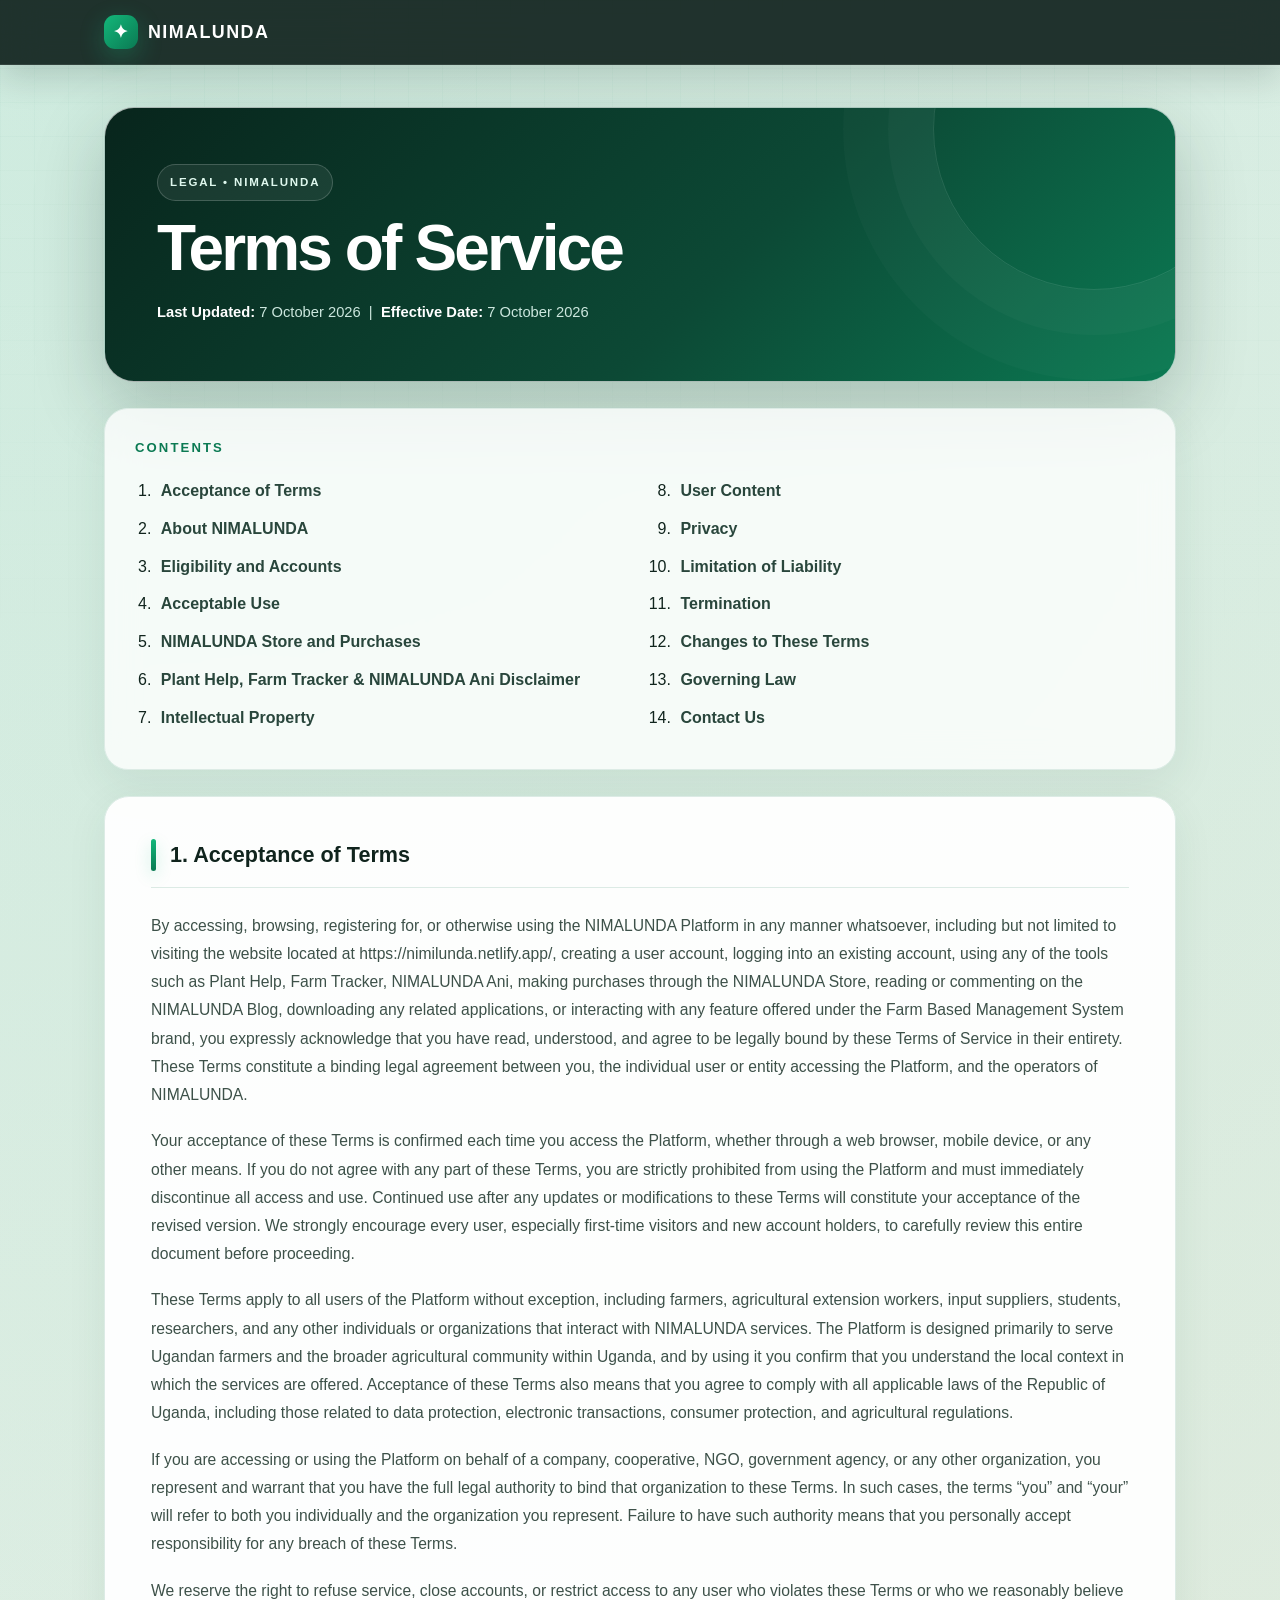
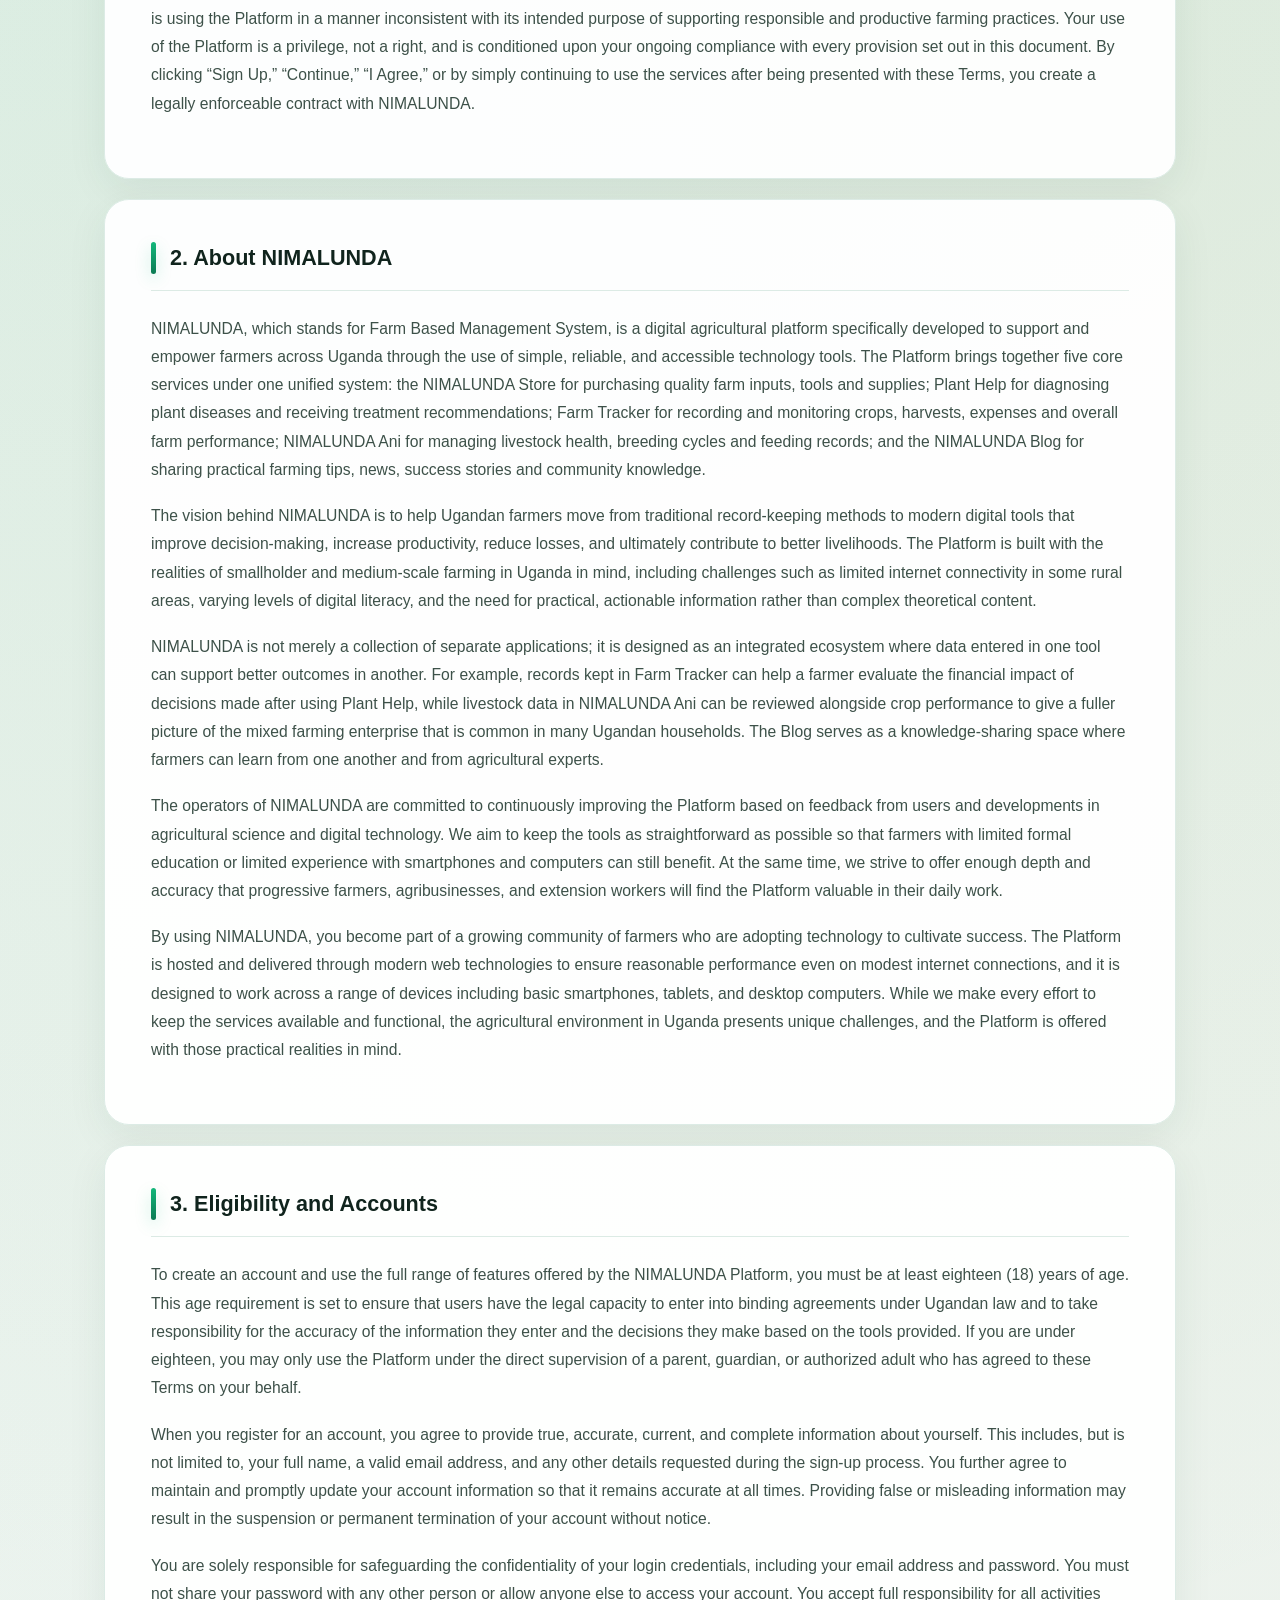
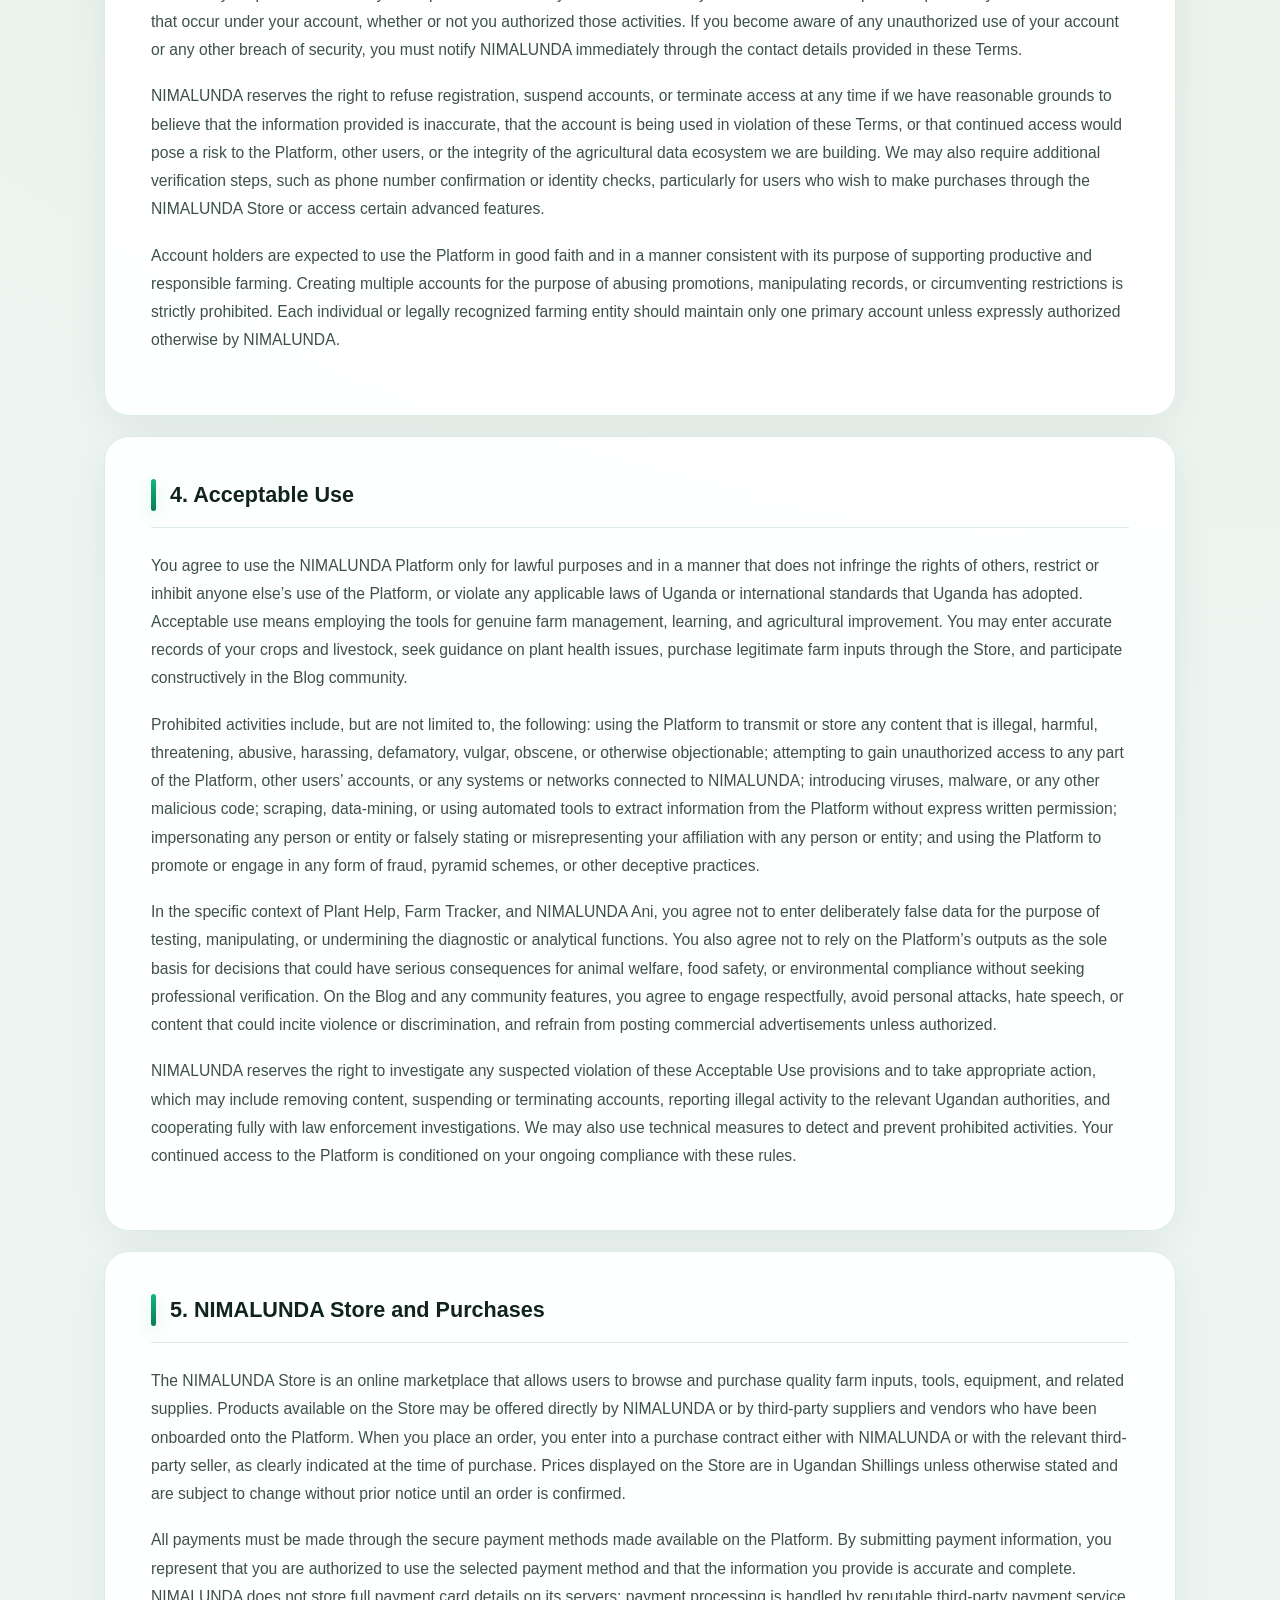
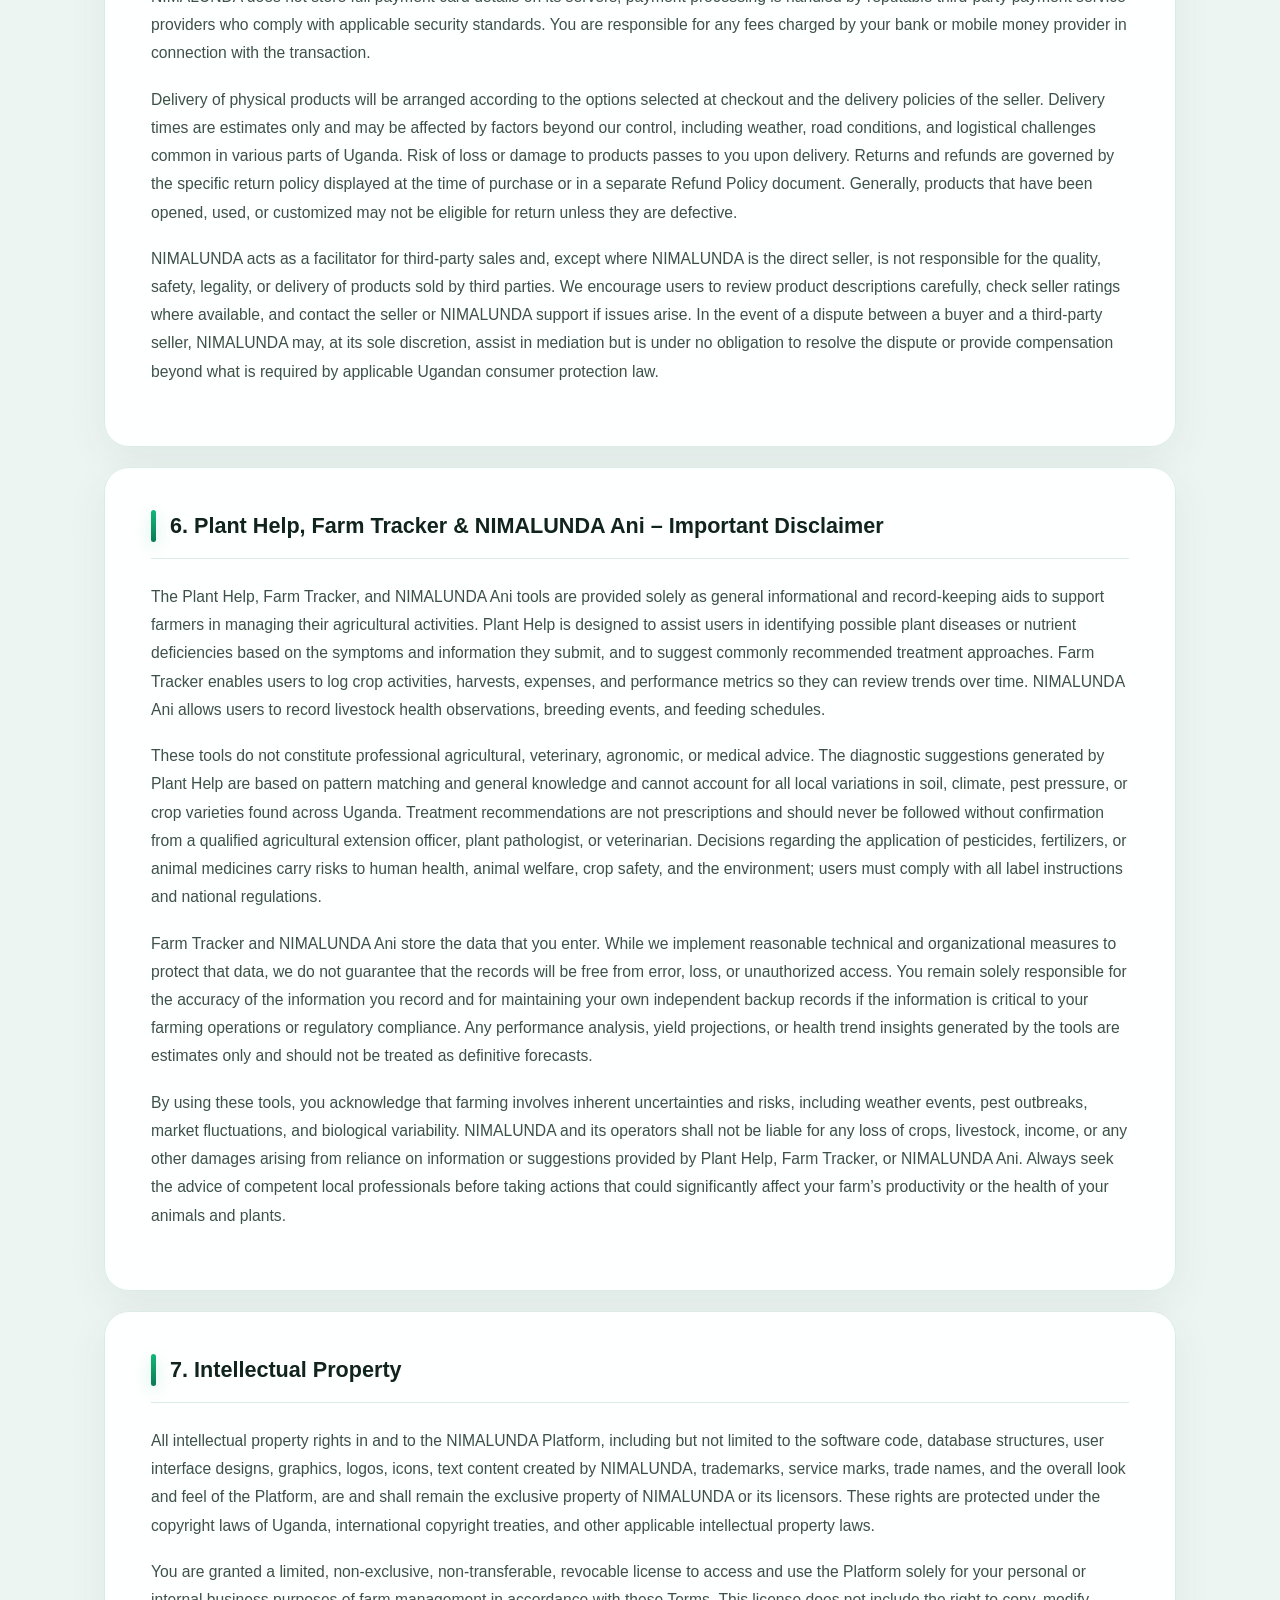
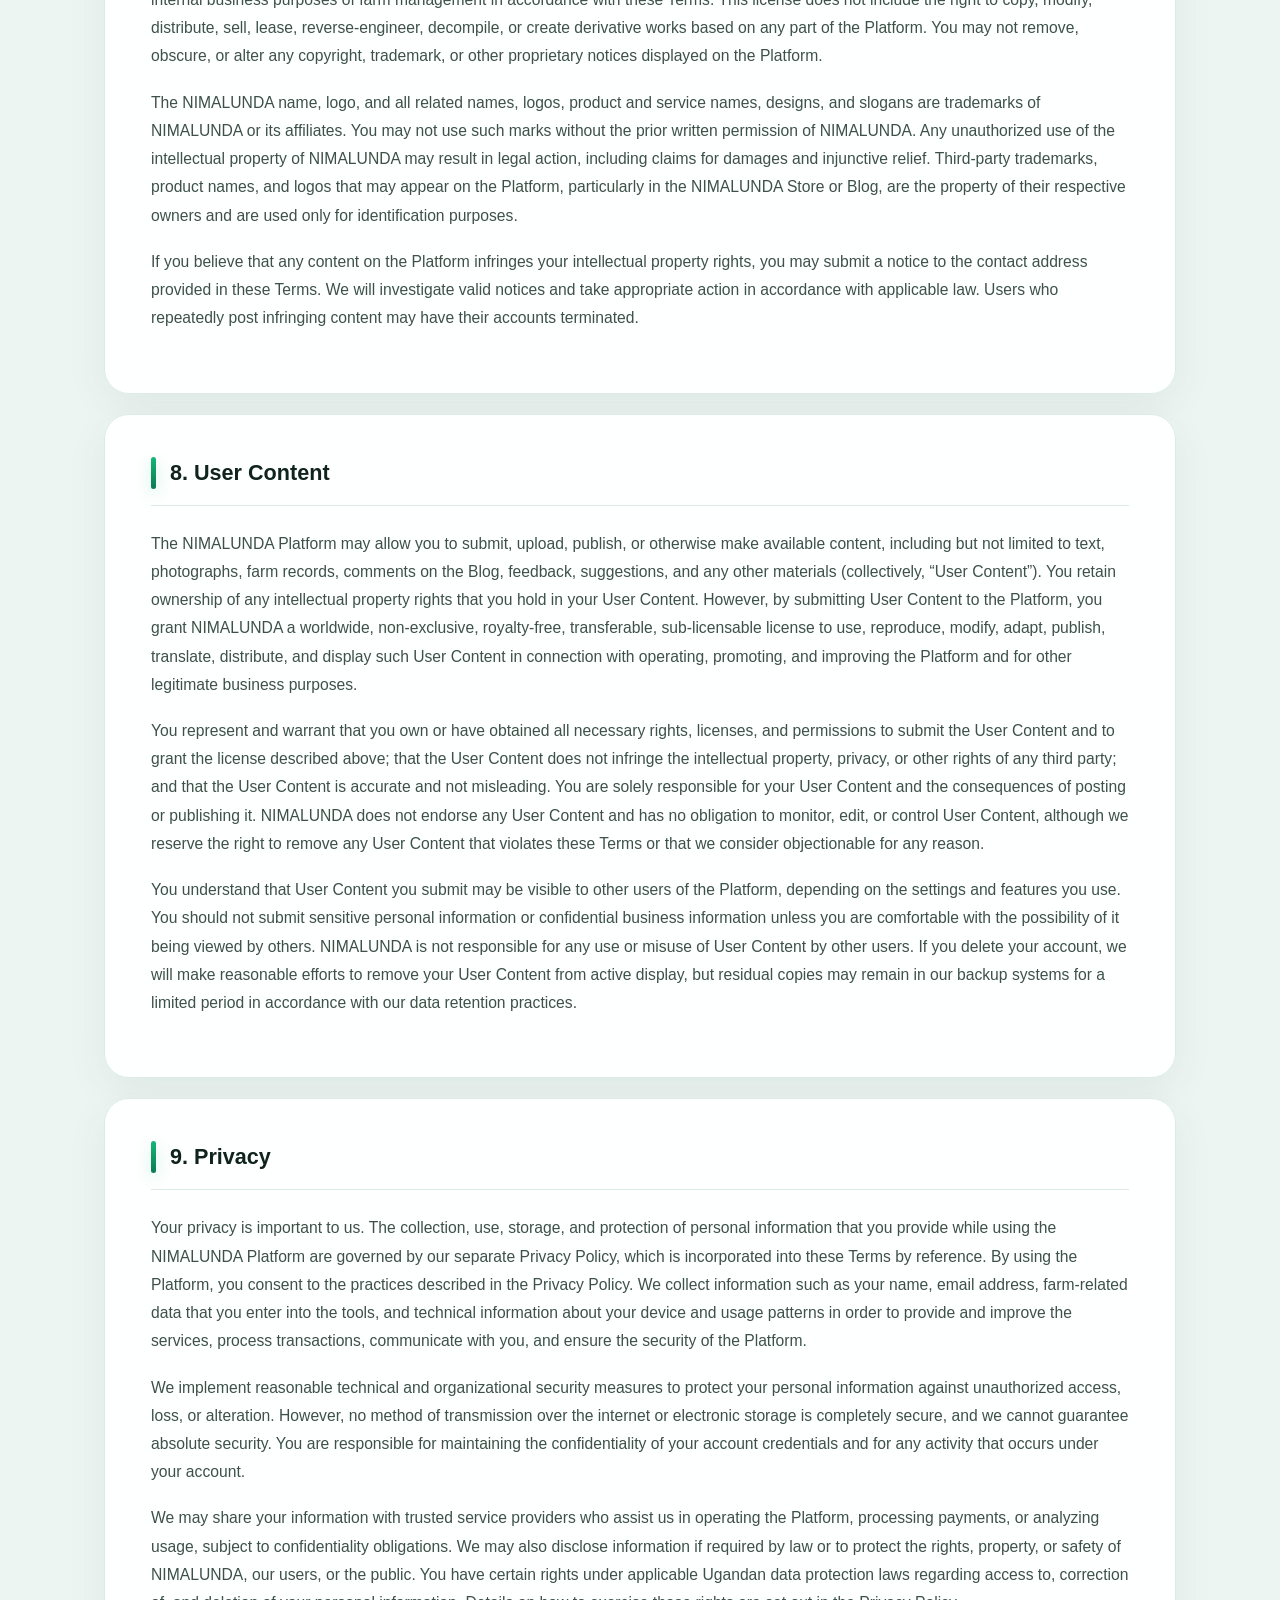
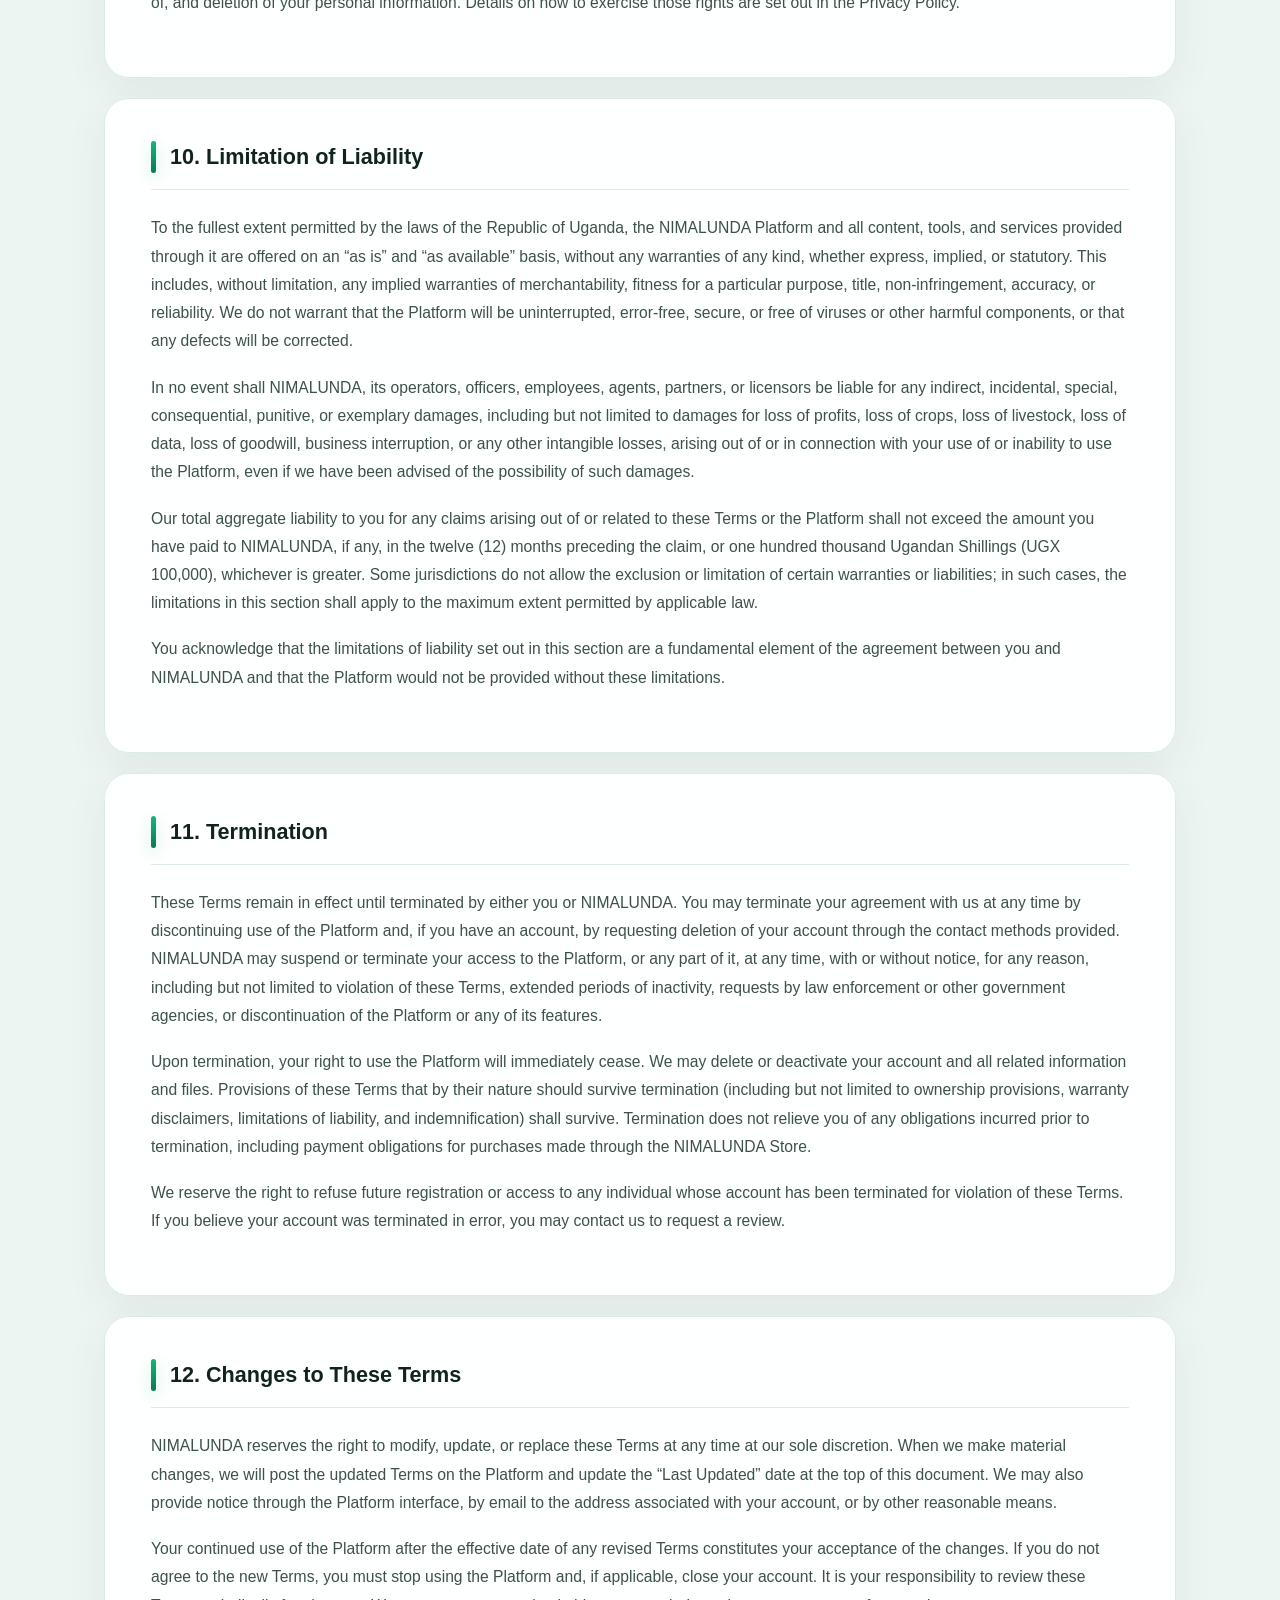
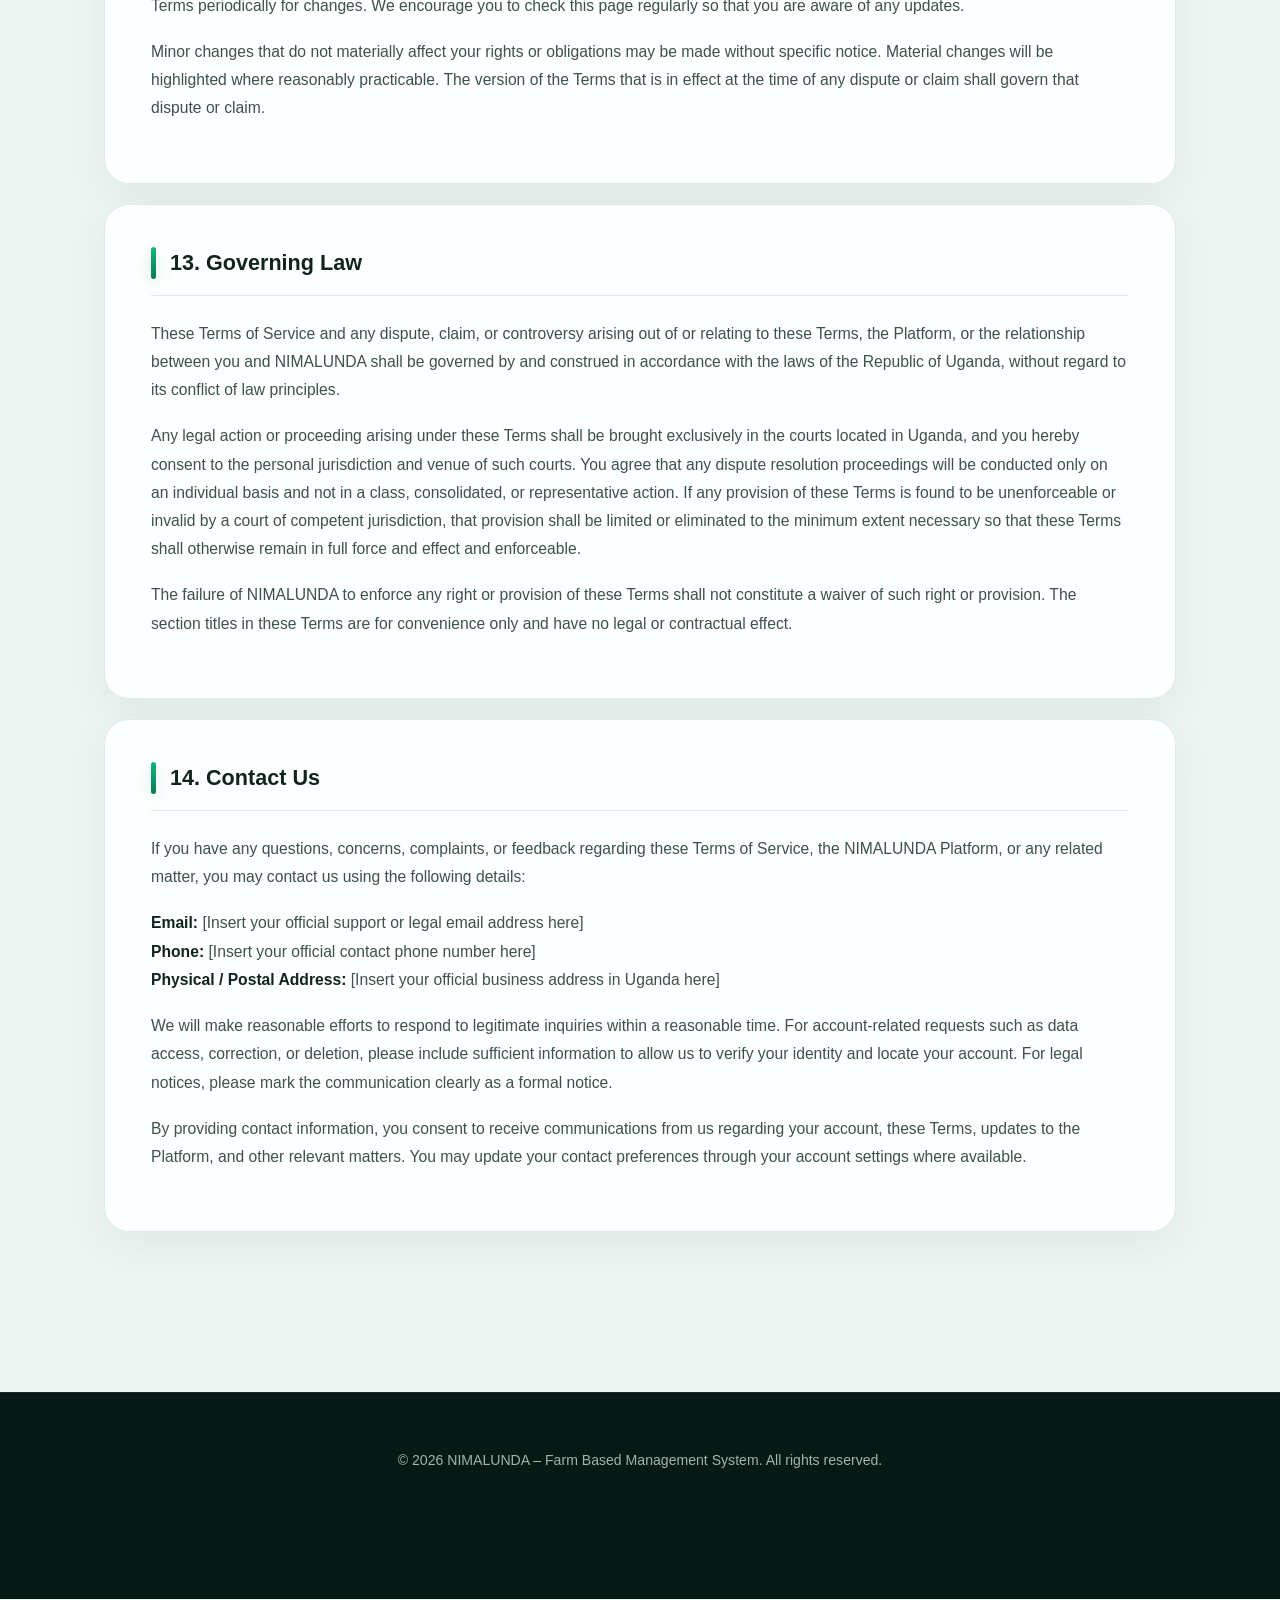
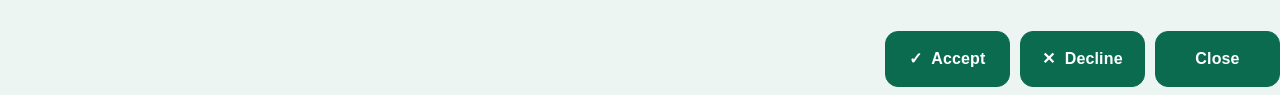
==== public/terms.html @ e28217cf "Changes Co-authored-by: INNOBSK1 <211958949+INNOBSK1@users.noreply.github.com>" ====
<!DOCTYPE html>
<html lang="en">
<head>
  <meta charset="UTF-8" />
  <meta name="viewport" content="width=device-width, initial-scale=1.0" />
  <title>Terms of Service – NIMALUNDA</title>
  <style>
    :root{--green:#0b7a53;--green2:#13b77a;--mint:#dff8ee;--ink:#10241d;--muted:#71827b;--line:#dcebe5;--paper:#fff;--bg:#edf5f2;--dark:#071914;--gold:#d8b36a;}
    *{margin:0;padding:0;box-sizing:border-box}
    html{scroll-behavior:smooth}
    body{font-family:Inter,-apple-system,BlinkMacSystemFont,"Segoe UI",Roboto,Arial,sans-serif;line-height:1.8;color:var(--ink);background:radial-gradient(circle at 10% 0%,rgba(19,183,122,.14),transparent 30%),radial-gradient(circle at 90% 15%,rgba(216,179,106,.10),transparent 25%),var(--bg);}
    body:before{content:"";position:fixed;inset:0;pointer-events:none;background-image:linear-gradient(rgba(11,122,83,.025) 1px,transparent 1px),linear-gradient(90deg,rgba(11,122,83,.025) 1px,transparent 1px);background-size:34px 34px;mask-image:linear-gradient(to bottom,black,transparent 75%);}
    header{position:sticky;top:0;z-index:100;background:rgba(7,25,20,.88);backdrop-filter:blur(18px);-webkit-backdrop-filter:blur(18px);border-bottom:1px solid rgba(255,255,255,.09);box-shadow:0 12px 35px rgba(4,22,16,.16)}
    .header-container{max-width:1120px;margin:auto;padding:15px 24px;display:flex;justify-content:space-between;align-items:center}
    .logo{display:flex;align-items:center;gap:10px;color:#fff;text-decoration:none;font-weight:850;font-size:1.12rem;letter-spacing:.08em}.logo:before{content:"✦";display:grid;place-items:center;width:34px;height:34px;border-radius:11px;background:linear-gradient(135deg,var(--green2),var(--green));box-shadow:0 8px 24px rgba(19,183,122,.3);color:white}
    .back-link{display:inline-flex;align-items:center;gap:8px;padding:9px 15px;border:1px solid rgba(255,255,255,.14);border-radius:999px;color:#dff8ee;text-decoration:none;font-size:.88rem;font-weight:700;transition:.25s}.back-link:hover{background:rgba(255,255,255,.08);transform:translateY(-1px)}
    main{max-width:1120px;margin:auto;padding:42px 24px 140px;position:relative}
    .page-header{position:relative;overflow:hidden;padding:56px 52px;margin-bottom:26px;border:1px solid rgba(255,255,255,.65);border-radius:30px;background:linear-gradient(135deg,#08251c 0%,#0c4935 58%,#0b7a53 100%);box-shadow:0 25px 70px rgba(7,38,28,.22);color:white}.page-header:after{content:"";position:absolute;width:320px;height:320px;border:1px solid rgba(255,255,255,.11);border-radius:50%;right:-80px;top:-140px;box-shadow:0 0 0 45px rgba(255,255,255,.025),0 0 0 90px rgba(255,255,255,.02)}
    .page-header:before{content:"LEGAL • NIMALUNDA";display:inline-block;margin-bottom:15px;padding:7px 12px;border:1px solid rgba(255,255,255,.18);border-radius:999px;background:rgba(255,255,255,.07);font-size:.72rem;font-weight:800;letter-spacing:.16em;color:#dff8ee}
    .page-header h1{font-size:clamp(2.3rem,5vw,4.1rem);line-height:1.02;letter-spacing:-.045em;margin-bottom:18px;position:relative;z-index:1}.meta{color:#cce7de;font-size:.92rem;position:relative;z-index:1}.meta strong{color:#fff}
    .toc{padding:27px 30px;margin-bottom:26px;border:1px solid var(--line);border-radius:24px;background:rgba(255,255,255,.78);backdrop-filter:blur(16px);box-shadow:0 14px 45px rgba(21,66,51,.08)}.toc h2{font-size:.82rem;text-transform:uppercase;letter-spacing:.16em;color:var(--green);margin-bottom:17px}.toc ol{padding-left:1.3rem;columns:2;column-gap:50px}.toc li{margin:0 0 9px;break-inside:avoid;padding-left:5px}.toc a{color:#29463c;text-decoration:none;font-weight:600;transition:.2s}.toc a:hover{color:var(--green2);padding-left:3px}
    section{position:relative;background:rgba(255,255,255,.94);border:1px solid var(--line);border-radius:25px;padding:42px 46px;margin-bottom:20px;scroll-margin-top:90px;box-shadow:0 12px 42px rgba(23,67,52,.07);transition:transform .25s,box-shadow .25s,border-color .25s}section:hover{transform:translateY(-2px);box-shadow:0 20px 55px rgba(23,67,52,.11);border-color:#c8e2d8}
    section h2{display:flex;align-items:center;gap:14px;font-size:1.35rem;line-height:1.3;font-weight:850;color:var(--ink);margin-bottom:24px;padding-bottom:16px;border-bottom:1px solid var(--line)}section h2:before{content:"";width:5px;height:32px;border-radius:99px;background:linear-gradient(var(--green2),var(--green));box-shadow:0 5px 15px rgba(19,183,122,.25);flex:none}section p{margin-bottom:18px;color:#3d5149;font-size:.98rem}section ul,section ol{margin:14px 0 22px 1.4rem}section li{margin-bottom:8px;color:#3d5149}strong{color:var(--ink)}
    footer{text-align:center;padding:55px 24px 125px;color:#9fb5ad;font-size:.88rem;background:var(--dark);border-top:1px solid rgba(255,255,255,.07)}
    .terms-actions{
  display:flex;
  justify-content:flex-end;
  align-items:center;
  gap:10px;
  margin:32px 0 8px;
  padding:0;
  border:0;
  background:transparent;
  box-shadow:none;
  backdrop-filter:none;
  -webkit-backdrop-filter:none;
}
    .terms-actions button{appearance:none;border:0;min-width:125px;padding:13px 20px;border-radius:13px;font:inherit;font-weight:800;letter-spacing:.01em;cursor:pointer;transition:transform .2s,box-shadow .2s,background .2s}.terms-actions button:hover{
  background:#095b43;
  border-color:#095b43!important;
  transform:translateY(-1px);
  box-shadow:0 5px 14px rgba(11,107,79,.18);
}.accept-btn{
  color:#ffffff;
  background:#0b6b4f;
  border:1px solid #0b6b4f!important;
  box-shadow:none;
  align-self:center;
}.accept-btn:hover{box-shadow:0 12px 28px rgba(19,183,122,.38)}.decline-btn{
  color:#ffffff;
  background:#0b6b4f;
  border:1px solid #0b6b4f!important;
}.decline-btn:hover{background:rgba(184,52,52,.25)}.close-btn{
  color:#ffffff;
  background:#0b6b4f;
  border:1px solid #0b6b4f!important;
}.close-btn:hover{background:rgba(255,255,255,.13)}
    @media(max-width:700px){.header-container{padding:12px 16px}.back-link{font-size:.8rem;padding:8px 11px}main{padding:25px 14px 130px}.page-header{padding:38px 27px;border-radius:23px}.toc{padding:22px;border-radius:20px}.toc ol{columns:1}section{padding:30px 23px;border-radius:20px}section h2{font-size:1.2rem}.terms-actions{width:calc(100% - 24px);bottom:12px;justify-content:stretch}.terms-actions button{min-width:0;flex:1;padding:12px 8px;font-size:.82rem}.page-header h1{font-size:2.45rem}}
    @media(prefers-reduced-motion:reduce){html{scroll-behavior:auto}*,*:before,*:after{transition:none!important}}
  </style>
</head>
<body>

  <header>
    <div class="header-container">
      <a class="logo">NIMALUNDA</a>
    </div>
  </header>

  <main>
    <div class="page-header">
      <h1>Terms of Service</h1>
      <p class="meta">
        <strong>Last Updated:</strong> 7 October 2026 &nbsp;|&nbsp; 
        <strong>Effective Date:</strong> 7 October 2026
      </p>
    </div>

    <!-- Table of Contents -->
    <div class="toc">
      <h2>Contents</h2>
      <ol>
        <li><a href="#acceptance">Acceptance of Terms</a></li>
        <li><a href="#about">About NIMALUNDA</a></li>
        <li><a href="#eligibility">Eligibility and Accounts</a></li>
        <li><a href="#acceptable-use">Acceptable Use</a></li>
        <li><a href="#store">NIMALUNDA Store and Purchases</a></li>
        <li><a href="#disclaimer">Plant Help, Farm Tracker & NIMALUNDA Ani Disclaimer</a></li>
        <li><a href="#ip">Intellectual Property</a></li>
        <li><a href="#user-content">User Content</a></li>
        <li><a href="#privacy">Privacy</a></li>
        <li><a href="#liability">Limitation of Liability</a></li>
        <li><a href="#termination">Termination</a></li>
        <li><a href="#changes">Changes to These Terms</a></li>
        <li><a href="#governing-law">Governing Law</a></li>
        <li><a href="#contact">Contact Us</a></li>
      </ol>
    </div>

    <!-- SECTION 1 -->
    <section id="acceptance">
      <h2>1. Acceptance of Terms</h2>
      <p>By accessing, browsing, registering for, or otherwise using the NIMALUNDA Platform in any manner whatsoever, including but not limited to visiting the website located at https://nimilunda.netlify.app/, creating a user account, logging into an existing account, using any of the tools such as Plant Help, Farm Tracker, NIMALUNDA Ani, making purchases through the NIMALUNDA Store, reading or commenting on the NIMALUNDA Blog, downloading any related applications, or interacting with any feature offered under the Farm Based Management System brand, you expressly acknowledge that you have read, understood, and agree to be legally bound by these Terms of Service in their entirety. These Terms constitute a binding legal agreement between you, the individual user or entity accessing the Platform, and the operators of NIMALUNDA.</p>
      <p>Your acceptance of these Terms is confirmed each time you access the Platform, whether through a web browser, mobile device, or any other means. If you do not agree with any part of these Terms, you are strictly prohibited from using the Platform and must immediately discontinue all access and use. Continued use after any updates or modifications to these Terms will constitute your acceptance of the revised version. We strongly encourage every user, especially first-time visitors and new account holders, to carefully review this entire document before proceeding.</p>
      <p>These Terms apply to all users of the Platform without exception, including farmers, agricultural extension workers, input suppliers, students, researchers, and any other individuals or organizations that interact with NIMALUNDA services. The Platform is designed primarily to serve Ugandan farmers and the broader agricultural community within Uganda, and by using it you confirm that you understand the local context in which the services are offered. Acceptance of these Terms also means that you agree to comply with all applicable laws of the Republic of Uganda, including those related to data protection, electronic transactions, consumer protection, and agricultural regulations.</p>
      <p>If you are accessing or using the Platform on behalf of a company, cooperative, NGO, government agency, or any other organization, you represent and warrant that you have the full legal authority to bind that organization to these Terms. In such cases, the terms “you” and “your” will refer to both you individually and the organization you represent. Failure to have such authority means that you personally accept responsibility for any breach of these Terms.</p>
      <p>We reserve the right to refuse service, close accounts, or restrict access to any user who violates these Terms or who we reasonably believe is using the Platform in a manner inconsistent with its intended purpose of supporting responsible and productive farming practices. Your use of the Platform is a privilege, not a right, and is conditioned upon your ongoing compliance with every provision set out in this document. By clicking “Sign Up,” “Continue,” “I Agree,” or by simply continuing to use the services after being presented with these Terms, you create a legally enforceable contract with NIMALUNDA.</p>
    </section>

    <!-- SECTION 2 -->
    <section id="about">
      <h2>2. About NIMALUNDA</h2>
      <p>NIMALUNDA, which stands for Farm Based Management System, is a digital agricultural platform specifically developed to support and empower farmers across Uganda through the use of simple, reliable, and accessible technology tools. The Platform brings together five core services under one unified system: the NIMALUNDA Store for purchasing quality farm inputs, tools and supplies; Plant Help for diagnosing plant diseases and receiving treatment recommendations; Farm Tracker for recording and monitoring crops, harvests, expenses and overall farm performance; NIMALUNDA Ani for managing livestock health, breeding cycles and feeding records; and the NIMALUNDA Blog for sharing practical farming tips, news, success stories and community knowledge.</p>
      <p>The vision behind NIMALUNDA is to help Ugandan farmers move from traditional record-keeping methods to modern digital tools that improve decision-making, increase productivity, reduce losses, and ultimately contribute to better livelihoods. The Platform is built with the realities of smallholder and medium-scale farming in Uganda in mind, including challenges such as limited internet connectivity in some rural areas, varying levels of digital literacy, and the need for practical, actionable information rather than complex theoretical content.</p>
      <p>NIMALUNDA is not merely a collection of separate applications; it is designed as an integrated ecosystem where data entered in one tool can support better outcomes in another. For example, records kept in Farm Tracker can help a farmer evaluate the financial impact of decisions made after using Plant Help, while livestock data in NIMALUNDA Ani can be reviewed alongside crop performance to give a fuller picture of the mixed farming enterprise that is common in many Ugandan households. The Blog serves as a knowledge-sharing space where farmers can learn from one another and from agricultural experts.</p>
      <p>The operators of NIMALUNDA are committed to continuously improving the Platform based on feedback from users and developments in agricultural science and digital technology. We aim to keep the tools as straightforward as possible so that farmers with limited formal education or limited experience with smartphones and computers can still benefit. At the same time, we strive to offer enough depth and accuracy that progressive farmers, agribusinesses, and extension workers will find the Platform valuable in their daily work.</p>
      <p>By using NIMALUNDA, you become part of a growing community of farmers who are adopting technology to cultivate success. The Platform is hosted and delivered through modern web technologies to ensure reasonable performance even on modest internet connections, and it is designed to work across a range of devices including basic smartphones, tablets, and desktop computers. While we make every effort to keep the services available and functional, the agricultural environment in Uganda presents unique challenges, and the Platform is offered with those practical realities in mind.</p>
    </section>

    <!-- SECTION 3 -->
    <section id="eligibility">
      <h2>3. Eligibility and Accounts</h2>
      <p>To create an account and use the full range of features offered by the NIMALUNDA Platform, you must be at least eighteen (18) years of age. This age requirement is set to ensure that users have the legal capacity to enter into binding agreements under Ugandan law and to take responsibility for the accuracy of the information they enter and the decisions they make based on the tools provided. If you are under eighteen, you may only use the Platform under the direct supervision of a parent, guardian, or authorized adult who has agreed to these Terms on your behalf.</p>
      <p>When you register for an account, you agree to provide true, accurate, current, and complete information about yourself. This includes, but is not limited to, your full name, a valid email address, and any other details requested during the sign-up process. You further agree to maintain and promptly update your account information so that it remains accurate at all times. Providing false or misleading information may result in the suspension or permanent termination of your account without notice.</p>
      <p>You are solely responsible for safeguarding the confidentiality of your login credentials, including your email address and password. You must not share your password with any other person or allow anyone else to access your account. You accept full responsibility for all activities that occur under your account, whether or not you authorized those activities. If you become aware of any unauthorized use of your account or any other breach of security, you must notify NIMALUNDA immediately through the contact details provided in these Terms.</p>
      <p>NIMALUNDA reserves the right to refuse registration, suspend accounts, or terminate access at any time if we have reasonable grounds to believe that the information provided is inaccurate, that the account is being used in violation of these Terms, or that continued access would pose a risk to the Platform, other users, or the integrity of the agricultural data ecosystem we are building. We may also require additional verification steps, such as phone number confirmation or identity checks, particularly for users who wish to make purchases through the NIMALUNDA Store or access certain advanced features.</p>
      <p>Account holders are expected to use the Platform in good faith and in a manner consistent with its purpose of supporting productive and responsible farming. Creating multiple accounts for the purpose of abusing promotions, manipulating records, or circumventing restrictions is strictly prohibited. Each individual or legally recognized farming entity should maintain only one primary account unless expressly authorized otherwise by NIMALUNDA.</p>
    </section>

    <!-- SECTION 4 -->
    <section id="acceptable-use">
      <h2>4. Acceptable Use</h2>
      <p>You agree to use the NIMALUNDA Platform only for lawful purposes and in a manner that does not infringe the rights of others, restrict or inhibit anyone else’s use of the Platform, or violate any applicable laws of Uganda or international standards that Uganda has adopted. Acceptable use means employing the tools for genuine farm management, learning, and agricultural improvement. You may enter accurate records of your crops and livestock, seek guidance on plant health issues, purchase legitimate farm inputs through the Store, and participate constructively in the Blog community.</p>
      <p>Prohibited activities include, but are not limited to, the following: using the Platform to transmit or store any content that is illegal, harmful, threatening, abusive, harassing, defamatory, vulgar, obscene, or otherwise objectionable; attempting to gain unauthorized access to any part of the Platform, other users’ accounts, or any systems or networks connected to NIMALUNDA; introducing viruses, malware, or any other malicious code; scraping, data-mining, or using automated tools to extract information from the Platform without express written permission; impersonating any person or entity or falsely stating or misrepresenting your affiliation with any person or entity; and using the Platform to promote or engage in any form of fraud, pyramid schemes, or other deceptive practices.</p>
      <p>In the specific context of Plant Help, Farm Tracker, and NIMALUNDA Ani, you agree not to enter deliberately false data for the purpose of testing, manipulating, or undermining the diagnostic or analytical functions. You also agree not to rely on the Platform’s outputs as the sole basis for decisions that could have serious consequences for animal welfare, food safety, or environmental compliance without seeking professional verification. On the Blog and any community features, you agree to engage respectfully, avoid personal attacks, hate speech, or content that could incite violence or discrimination, and refrain from posting commercial advertisements unless authorized.</p>
      <p>NIMALUNDA reserves the right to investigate any suspected violation of these Acceptable Use provisions and to take appropriate action, which may include removing content, suspending or terminating accounts, reporting illegal activity to the relevant Ugandan authorities, and cooperating fully with law enforcement investigations. We may also use technical measures to detect and prevent prohibited activities. Your continued access to the Platform is conditioned on your ongoing compliance with these rules.</p>
    </section>

    <!-- SECTION 5 -->
    <section id="store">
      <h2>5. NIMALUNDA Store and Purchases</h2>
      <p>The NIMALUNDA Store is an online marketplace that allows users to browse and purchase quality farm inputs, tools, equipment, and related supplies. Products available on the Store may be offered directly by NIMALUNDA or by third-party suppliers and vendors who have been onboarded onto the Platform. When you place an order, you enter into a purchase contract either with NIMALUNDA or with the relevant third-party seller, as clearly indicated at the time of purchase. Prices displayed on the Store are in Ugandan Shillings unless otherwise stated and are subject to change without prior notice until an order is confirmed.</p>
      <p>All payments must be made through the secure payment methods made available on the Platform. By submitting payment information, you represent that you are authorized to use the selected payment method and that the information you provide is accurate and complete. NIMALUNDA does not store full payment card details on its servers; payment processing is handled by reputable third-party payment service providers who comply with applicable security standards. You are responsible for any fees charged by your bank or mobile money provider in connection with the transaction.</p>
      <p>Delivery of physical products will be arranged according to the options selected at checkout and the delivery policies of the seller. Delivery times are estimates only and may be affected by factors beyond our control, including weather, road conditions, and logistical challenges common in various parts of Uganda. Risk of loss or damage to products passes to you upon delivery. Returns and refunds are governed by the specific return policy displayed at the time of purchase or in a separate Refund Policy document. Generally, products that have been opened, used, or customized may not be eligible for return unless they are defective.</p>
      <p>NIMALUNDA acts as a facilitator for third-party sales and, except where NIMALUNDA is the direct seller, is not responsible for the quality, safety, legality, or delivery of products sold by third parties. We encourage users to review product descriptions carefully, check seller ratings where available, and contact the seller or NIMALUNDA support if issues arise. In the event of a dispute between a buyer and a third-party seller, NIMALUNDA may, at its sole discretion, assist in mediation but is under no obligation to resolve the dispute or provide compensation beyond what is required by applicable Ugandan consumer protection law.</p>
    </section>

    <!-- SECTION 6 -->
    <section id="disclaimer">
      <h2>6. Plant Help, Farm Tracker & NIMALUNDA Ani – Important Disclaimer</h2>
      <p>The Plant Help, Farm Tracker, and NIMALUNDA Ani tools are provided solely as general informational and record-keeping aids to support farmers in managing their agricultural activities. Plant Help is designed to assist users in identifying possible plant diseases or nutrient deficiencies based on the symptoms and information they submit, and to suggest commonly recommended treatment approaches. Farm Tracker enables users to log crop activities, harvests, expenses, and performance metrics so they can review trends over time. NIMALUNDA Ani allows users to record livestock health observations, breeding events, and feeding schedules.</p>
      <p>These tools do not constitute professional agricultural, veterinary, agronomic, or medical advice. The diagnostic suggestions generated by Plant Help are based on pattern matching and general knowledge and cannot account for all local variations in soil, climate, pest pressure, or crop varieties found across Uganda. Treatment recommendations are not prescriptions and should never be followed without confirmation from a qualified agricultural extension officer, plant pathologist, or veterinarian. Decisions regarding the application of pesticides, fertilizers, or animal medicines carry risks to human health, animal welfare, crop safety, and the environment; users must comply with all label instructions and national regulations.</p>
      <p>Farm Tracker and NIMALUNDA Ani store the data that you enter. While we implement reasonable technical and organizational measures to protect that data, we do not guarantee that the records will be free from error, loss, or unauthorized access. You remain solely responsible for the accuracy of the information you record and for maintaining your own independent backup records if the information is critical to your farming operations or regulatory compliance. Any performance analysis, yield projections, or health trend insights generated by the tools are estimates only and should not be treated as definitive forecasts.</p>
      <p>By using these tools, you acknowledge that farming involves inherent uncertainties and risks, including weather events, pest outbreaks, market fluctuations, and biological variability. NIMALUNDA and its operators shall not be liable for any loss of crops, livestock, income, or any other damages arising from reliance on information or suggestions provided by Plant Help, Farm Tracker, or NIMALUNDA Ani. Always seek the advice of competent local professionals before taking actions that could significantly affect your farm’s productivity or the health of your animals and plants.</p>
    </section>

    <!-- SECTION 7 -->
    <section id="ip">
      <h2>7. Intellectual Property</h2>
      <p>All intellectual property rights in and to the NIMALUNDA Platform, including but not limited to the software code, database structures, user interface designs, graphics, logos, icons, text content created by NIMALUNDA, trademarks, service marks, trade names, and the overall look and feel of the Platform, are and shall remain the exclusive property of NIMALUNDA or its licensors. These rights are protected under the copyright laws of Uganda, international copyright treaties, and other applicable intellectual property laws.</p>
      <p>You are granted a limited, non-exclusive, non-transferable, revocable license to access and use the Platform solely for your personal or internal business purposes of farm management in accordance with these Terms. This license does not include the right to copy, modify, distribute, sell, lease, reverse-engineer, decompile, or create derivative works based on any part of the Platform. You may not remove, obscure, or alter any copyright, trademark, or other proprietary notices displayed on the Platform.</p>
      <p>The NIMALUNDA name, logo, and all related names, logos, product and service names, designs, and slogans are trademarks of NIMALUNDA or its affiliates. You may not use such marks without the prior written permission of NIMALUNDA. Any unauthorized use of the intellectual property of NIMALUNDA may result in legal action, including claims for damages and injunctive relief. Third-party trademarks, product names, and logos that may appear on the Platform, particularly in the NIMALUNDA Store or Blog, are the property of their respective owners and are used only for identification purposes.</p>
      <p>If you believe that any content on the Platform infringes your intellectual property rights, you may submit a notice to the contact address provided in these Terms. We will investigate valid notices and take appropriate action in accordance with applicable law. Users who repeatedly post infringing content may have their accounts terminated.</p>
    </section>

    <!-- SECTION 8 -->
    <section id="user-content">
      <h2>8. User Content</h2>
      <p>The NIMALUNDA Platform may allow you to submit, upload, publish, or otherwise make available content, including but not limited to text, photographs, farm records, comments on the Blog, feedback, suggestions, and any other materials (collectively, “User Content”). You retain ownership of any intellectual property rights that you hold in your User Content. However, by submitting User Content to the Platform, you grant NIMALUNDA a worldwide, non-exclusive, royalty-free, transferable, sub-licensable license to use, reproduce, modify, adapt, publish, translate, distribute, and display such User Content in connection with operating, promoting, and improving the Platform and for other legitimate business purposes.</p>
      <p>You represent and warrant that you own or have obtained all necessary rights, licenses, and permissions to submit the User Content and to grant the license described above; that the User Content does not infringe the intellectual property, privacy, or other rights of any third party; and that the User Content is accurate and not misleading. You are solely responsible for your User Content and the consequences of posting or publishing it. NIMALUNDA does not endorse any User Content and has no obligation to monitor, edit, or control User Content, although we reserve the right to remove any User Content that violates these Terms or that we consider objectionable for any reason.</p>
      <p>You understand that User Content you submit may be visible to other users of the Platform, depending on the settings and features you use. You should not submit sensitive personal information or confidential business information unless you are comfortable with the possibility of it being viewed by others. NIMALUNDA is not responsible for any use or misuse of User Content by other users. If you delete your account, we will make reasonable efforts to remove your User Content from active display, but residual copies may remain in our backup systems for a limited period in accordance with our data retention practices.</p>
    </section>

    <!-- SECTION 9 -->
    <section id="privacy">
      <h2>9. Privacy</h2>
      <p>Your privacy is important to us. The collection, use, storage, and protection of personal information that you provide while using the NIMALUNDA Platform are governed by our separate Privacy Policy, which is incorporated into these Terms by reference. By using the Platform, you consent to the practices described in the Privacy Policy. We collect information such as your name, email address, farm-related data that you enter into the tools, and technical information about your device and usage patterns in order to provide and improve the services, process transactions, communicate with you, and ensure the security of the Platform.</p>
      <p>We implement reasonable technical and organizational security measures to protect your personal information against unauthorized access, loss, or alteration. However, no method of transmission over the internet or electronic storage is completely secure, and we cannot guarantee absolute security. You are responsible for maintaining the confidentiality of your account credentials and for any activity that occurs under your account.</p>
      <p>We may share your information with trusted service providers who assist us in operating the Platform, processing payments, or analyzing usage, subject to confidentiality obligations. We may also disclose information if required by law or to protect the rights, property, or safety of NIMALUNDA, our users, or the public. You have certain rights under applicable Ugandan data protection laws regarding access to, correction of, and deletion of your personal information. Details on how to exercise those rights are set out in the Privacy Policy.</p>
    </section>

    <!-- SECTION 10 -->
    <section id="liability">
      <h2>10. Limitation of Liability</h2>
      <p>To the fullest extent permitted by the laws of the Republic of Uganda, the NIMALUNDA Platform and all content, tools, and services provided through it are offered on an “as is” and “as available” basis, without any warranties of any kind, whether express, implied, or statutory. This includes, without limitation, any implied warranties of merchantability, fitness for a particular purpose, title, non-infringement, accuracy, or reliability. We do not warrant that the Platform will be uninterrupted, error-free, secure, or free of viruses or other harmful components, or that any defects will be corrected.</p>
      <p>In no event shall NIMALUNDA, its operators, officers, employees, agents, partners, or licensors be liable for any indirect, incidental, special, consequential, punitive, or exemplary damages, including but not limited to damages for loss of profits, loss of crops, loss of livestock, loss of data, loss of goodwill, business interruption, or any other intangible losses, arising out of or in connection with your use of or inability to use the Platform, even if we have been advised of the possibility of such damages.</p>
      <p>Our total aggregate liability to you for any claims arising out of or related to these Terms or the Platform shall not exceed the amount you have paid to NIMALUNDA, if any, in the twelve (12) months preceding the claim, or one hundred thousand Ugandan Shillings (UGX 100,000), whichever is greater. Some jurisdictions do not allow the exclusion or limitation of certain warranties or liabilities; in such cases, the limitations in this section shall apply to the maximum extent permitted by applicable law.</p>
      <p>You acknowledge that the limitations of liability set out in this section are a fundamental element of the agreement between you and NIMALUNDA and that the Platform would not be provided without these limitations.</p>
    </section>

    <!-- SECTION 11 -->
    <section id="termination">
      <h2>11. Termination</h2>
      <p>These Terms remain in effect until terminated by either you or NIMALUNDA. You may terminate your agreement with us at any time by discontinuing use of the Platform and, if you have an account, by requesting deletion of your account through the contact methods provided. NIMALUNDA may suspend or terminate your access to the Platform, or any part of it, at any time, with or without notice, for any reason, including but not limited to violation of these Terms, extended periods of inactivity, requests by law enforcement or other government agencies, or discontinuation of the Platform or any of its features.</p>
      <p>Upon termination, your right to use the Platform will immediately cease. We may delete or deactivate your account and all related information and files. Provisions of these Terms that by their nature should survive termination (including but not limited to ownership provisions, warranty disclaimers, limitations of liability, and indemnification) shall survive. Termination does not relieve you of any obligations incurred prior to termination, including payment obligations for purchases made through the NIMALUNDA Store.</p>
      <p>We reserve the right to refuse future registration or access to any individual whose account has been terminated for violation of these Terms. If you believe your account was terminated in error, you may contact us to request a review.</p>
    </section>

    <!-- SECTION 12 -->
    <section id="changes">
      <h2>12. Changes to These Terms</h2>
      <p>NIMALUNDA reserves the right to modify, update, or replace these Terms at any time at our sole discretion. When we make material changes, we will post the updated Terms on the Platform and update the “Last Updated” date at the top of this document. We may also provide notice through the Platform interface, by email to the address associated with your account, or by other reasonable means.</p>
      <p>Your continued use of the Platform after the effective date of any revised Terms constitutes your acceptance of the changes. If you do not agree to the new Terms, you must stop using the Platform and, if applicable, close your account. It is your responsibility to review these Terms periodically for changes. We encourage you to check this page regularly so that you are aware of any updates.</p>
      <p>Minor changes that do not materially affect your rights or obligations may be made without specific notice. Material changes will be highlighted where reasonably practicable. The version of the Terms that is in effect at the time of any dispute or claim shall govern that dispute or claim.</p>
    </section>

    <!-- SECTION 13 -->
    <section id="governing-law">
      <h2>13. Governing Law</h2>
      <p>These Terms of Service and any dispute, claim, or controversy arising out of or relating to these Terms, the Platform, or the relationship between you and NIMALUNDA shall be governed by and construed in accordance with the laws of the Republic of Uganda, without regard to its conflict of law principles.</p>
      <p>Any legal action or proceeding arising under these Terms shall be brought exclusively in the courts located in Uganda, and you hereby consent to the personal jurisdiction and venue of such courts. You agree that any dispute resolution proceedings will be conducted only on an individual basis and not in a class, consolidated, or representative action. If any provision of these Terms is found to be unenforceable or invalid by a court of competent jurisdiction, that provision shall be limited or eliminated to the minimum extent necessary so that these Terms shall otherwise remain in full force and effect and enforceable.</p>
      <p>The failure of NIMALUNDA to enforce any right or provision of these Terms shall not constitute a waiver of such right or provision. The section titles in these Terms are for convenience only and have no legal or contractual effect.</p>
    </section>

    <!-- SECTION 14 -->
    <section id="contact">
      <h2>14. Contact Us</h2>
      <p>If you have any questions, concerns, complaints, or feedback regarding these Terms of Service, the NIMALUNDA Platform, or any related matter, you may contact us using the following details:</p>
      <p>
        <strong>Email:</strong> [Insert your official support or legal email address here]<br>
        <strong>Phone:</strong> [Insert your official contact phone number here]<br>
        <strong>Physical / Postal Address:</strong> [Insert your official business address in Uganda here]
      </p>
      <p>We will make reasonable efforts to respond to legitimate inquiries within a reasonable time. For account-related requests such as data access, correction, or deletion, please include sufficient information to allow us to verify your identity and locate your account. For legal notices, please mark the communication clearly as a formal notice.</p>
      <p>By providing contact information, you consent to receive communications from us regarding your account, these Terms, updates to the Platform, and other relevant matters. You may update your contact preferences through your account settings where available.</p>
    </section>

  </main>

  <footer>
    <p>© 2026 NIMALUNDA – Farm Based Management System. All rights reserved.</p>
  </footer>

  <div class="terms-actions" role="group" aria-label="Terms actions">
    <button class="accept-btn" onclick="acceptTerms()">✓ &nbsp;Accept</button>
    <button class="decline-btn" onclick="declineTerms()">✕ &nbsp;Decline</button>
    <button class="close-btn" onclick="closeTerms()">Close</button>
  </div>

  <script>
    function sendDecision(type){
      if(window.opener && !window.opener.closed){
        window.opener.postMessage({type:type}, window.location.origin);
        window.close();
      }else{
        history.back();
      }
    }
    function acceptTerms(){sendDecision('termsAccepted')}
    function declineTerms(){sendDecision('termsDeclined')}
    function closeTerms(){
      if(window.opener && !window.opener.closed) window.close();
      else history.back();
    }
  </script>

</body>
</html>
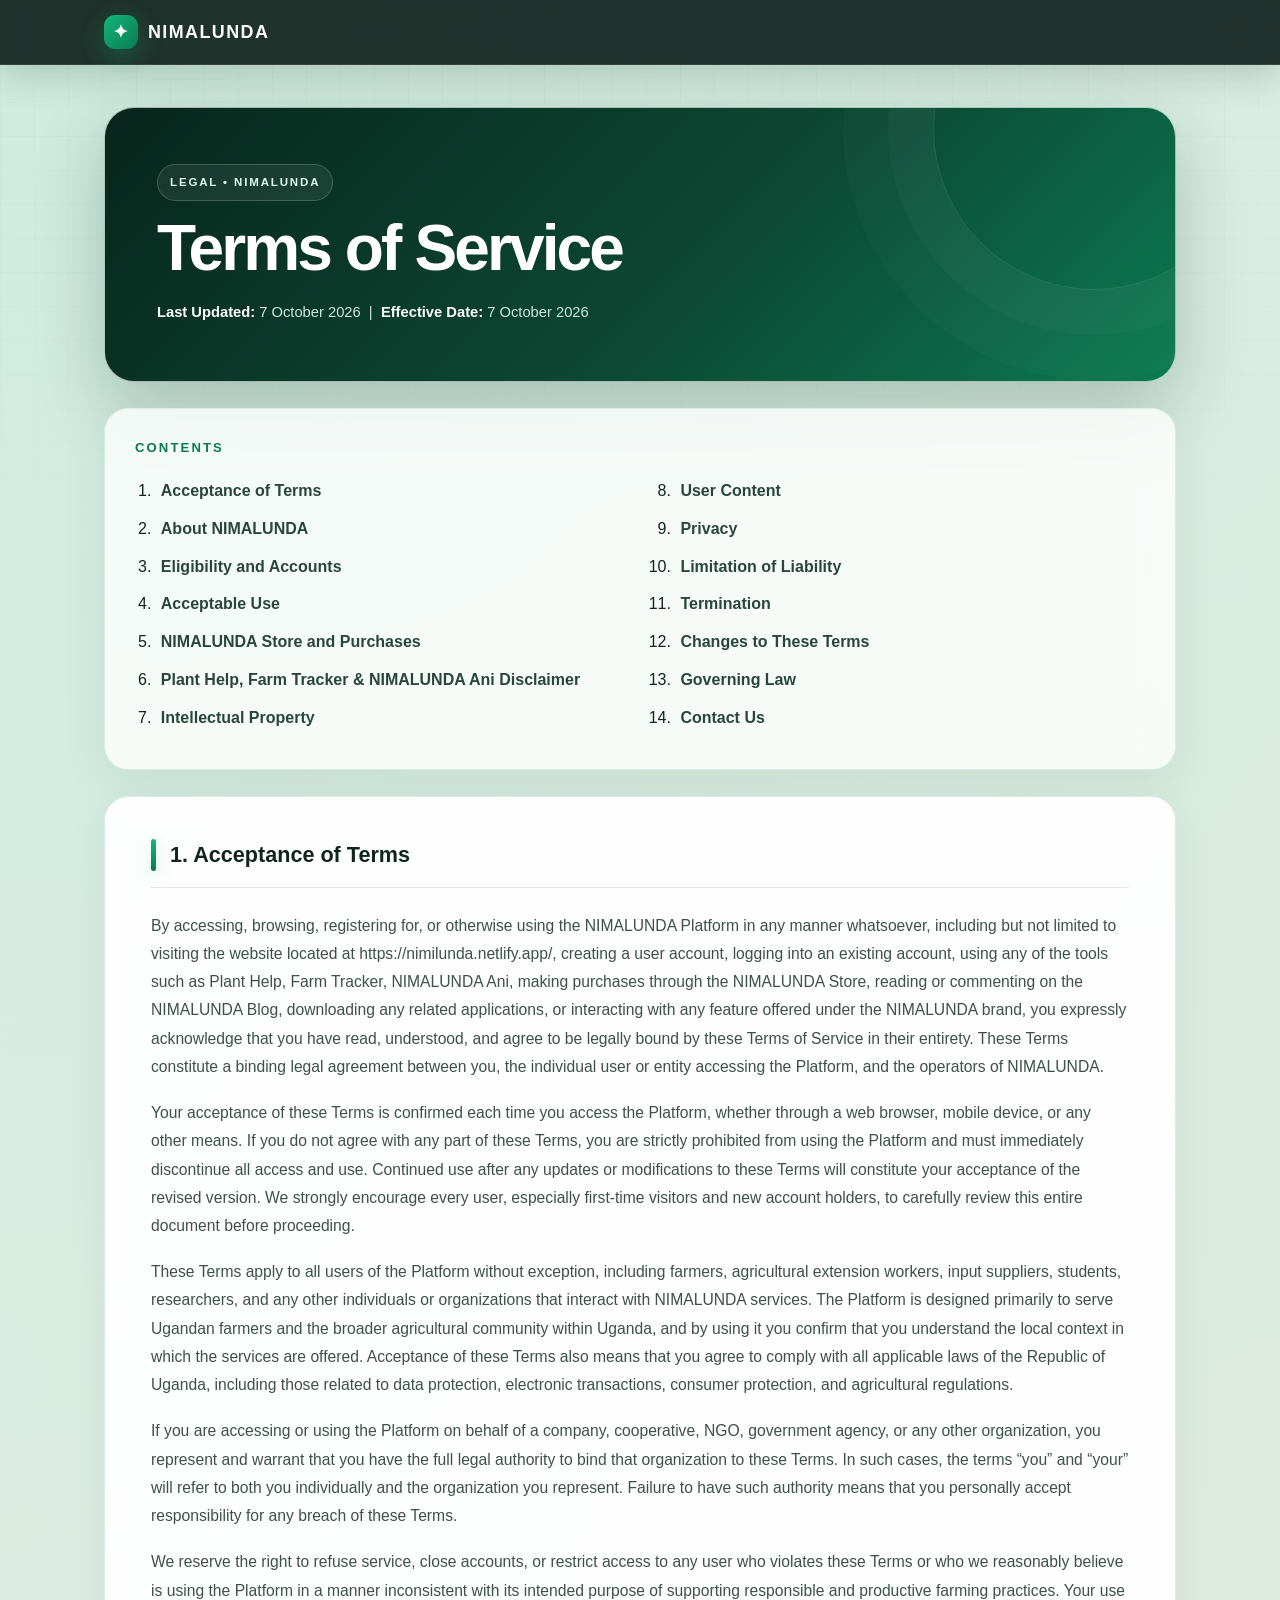
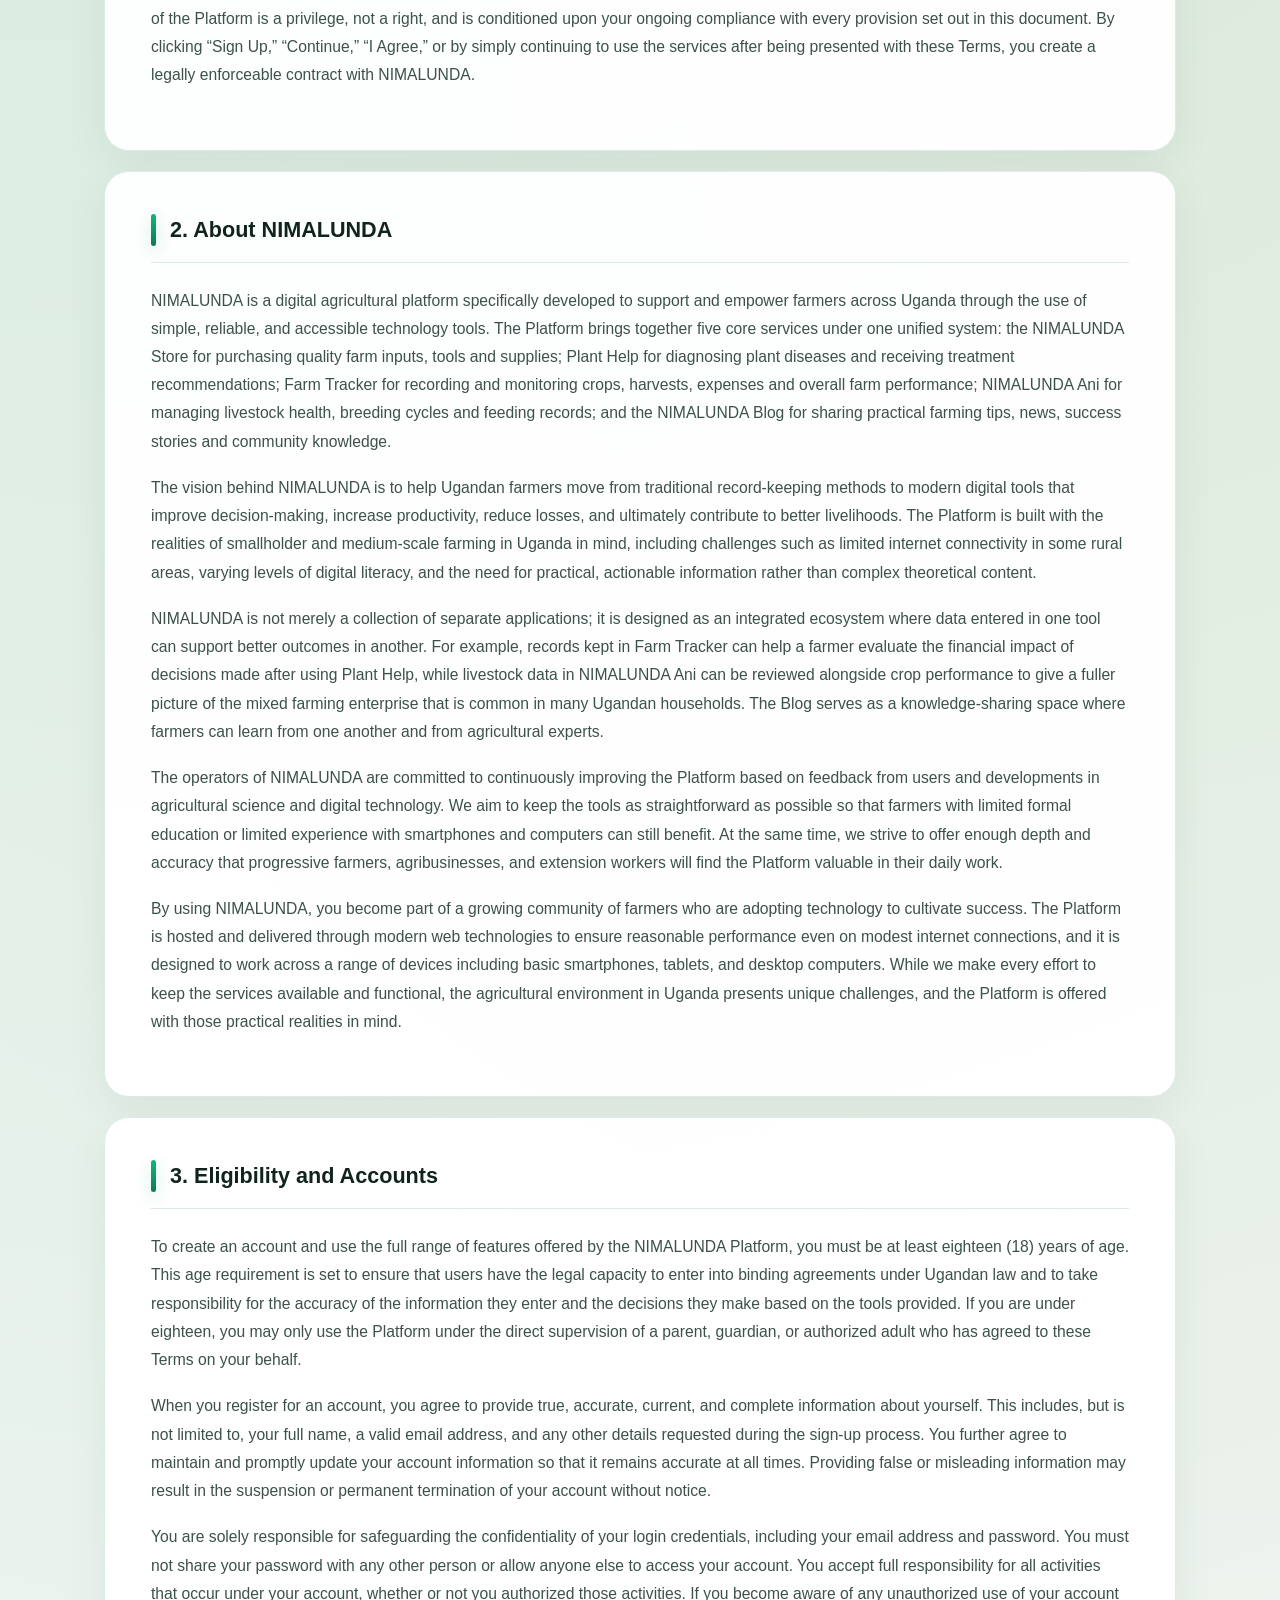
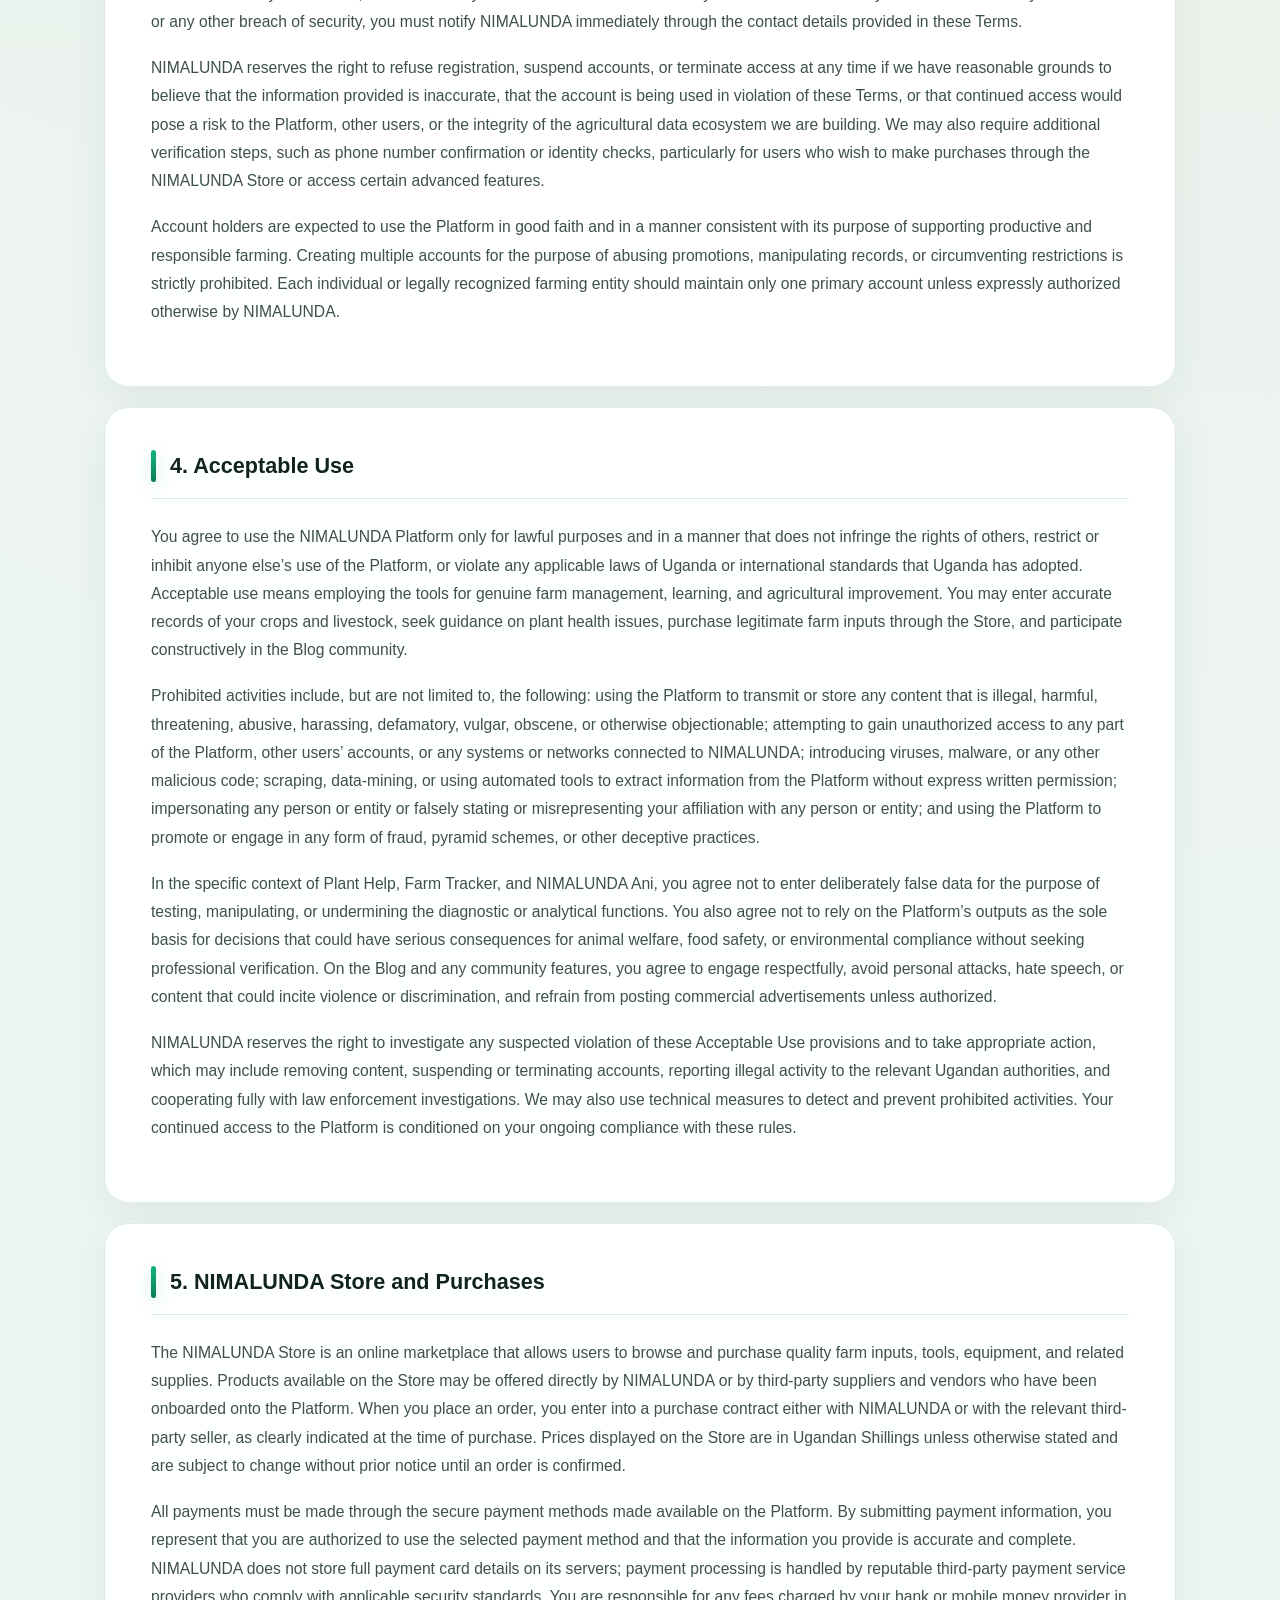
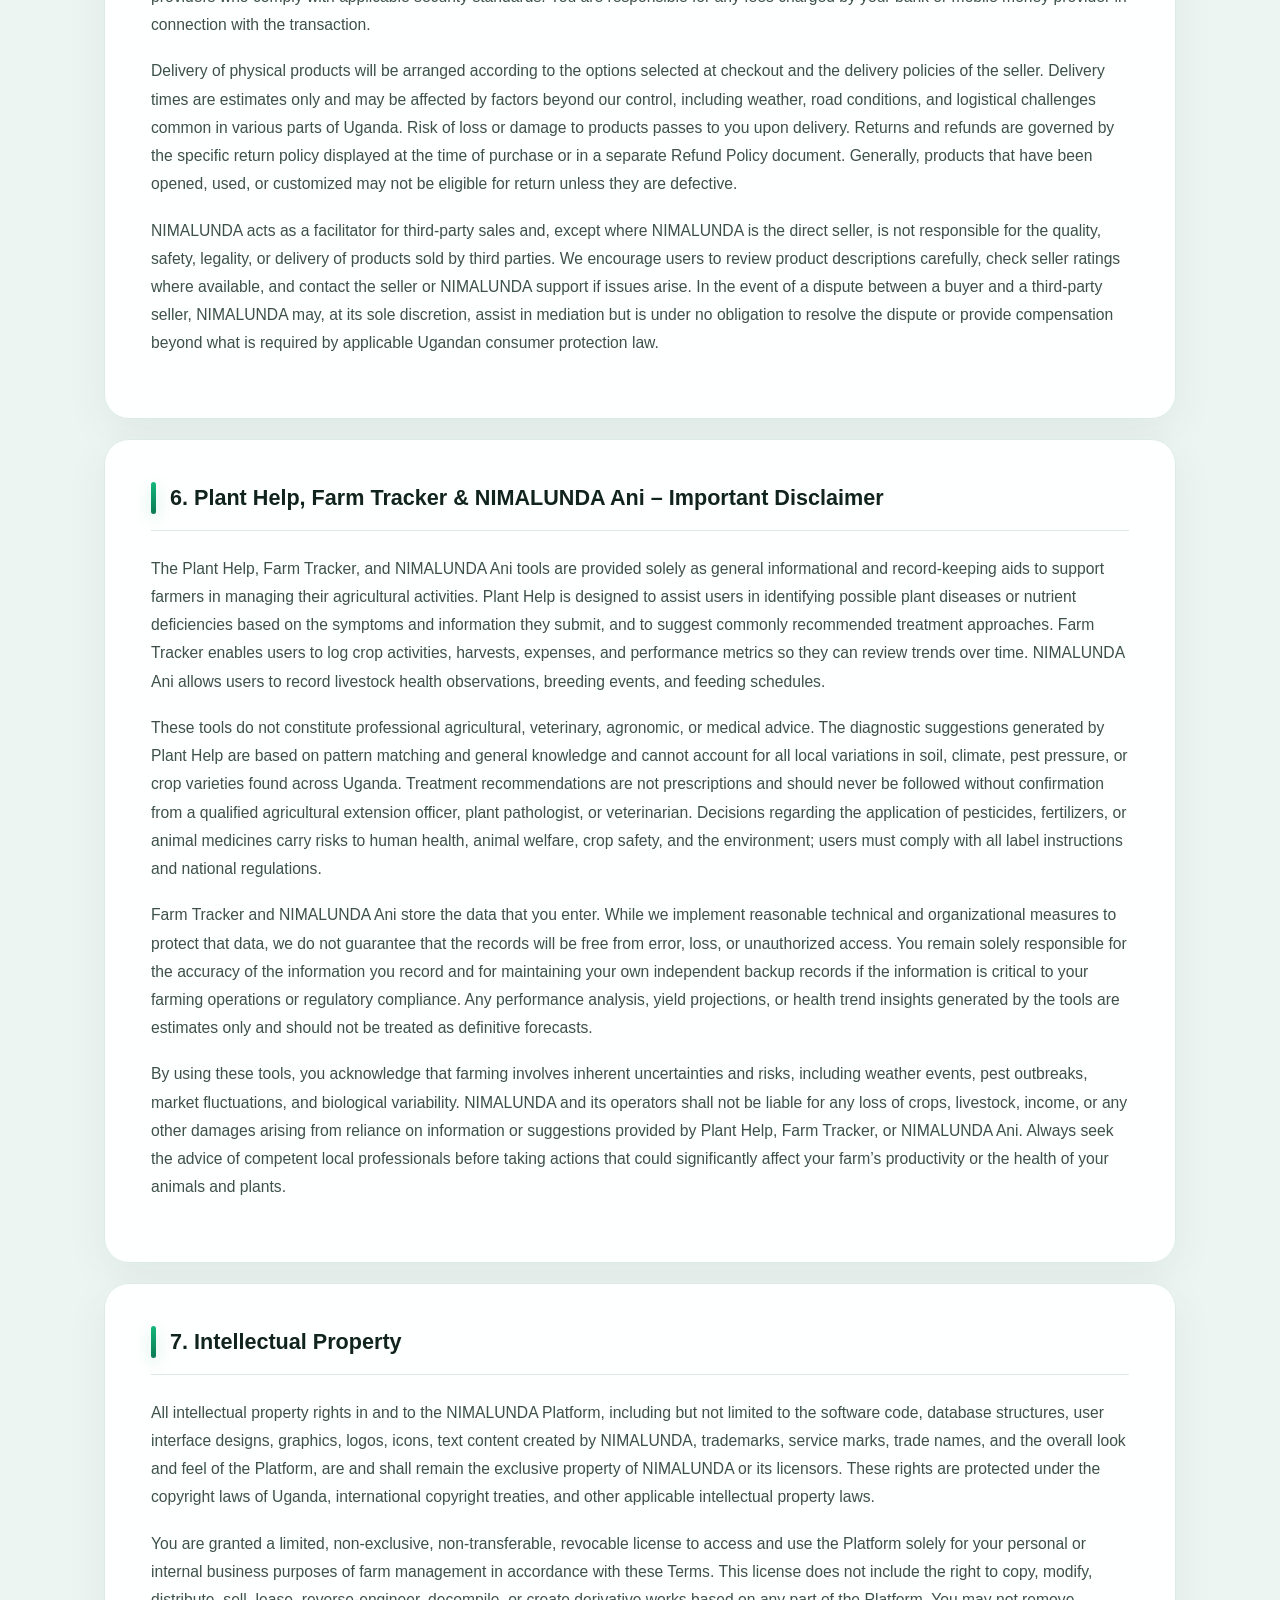
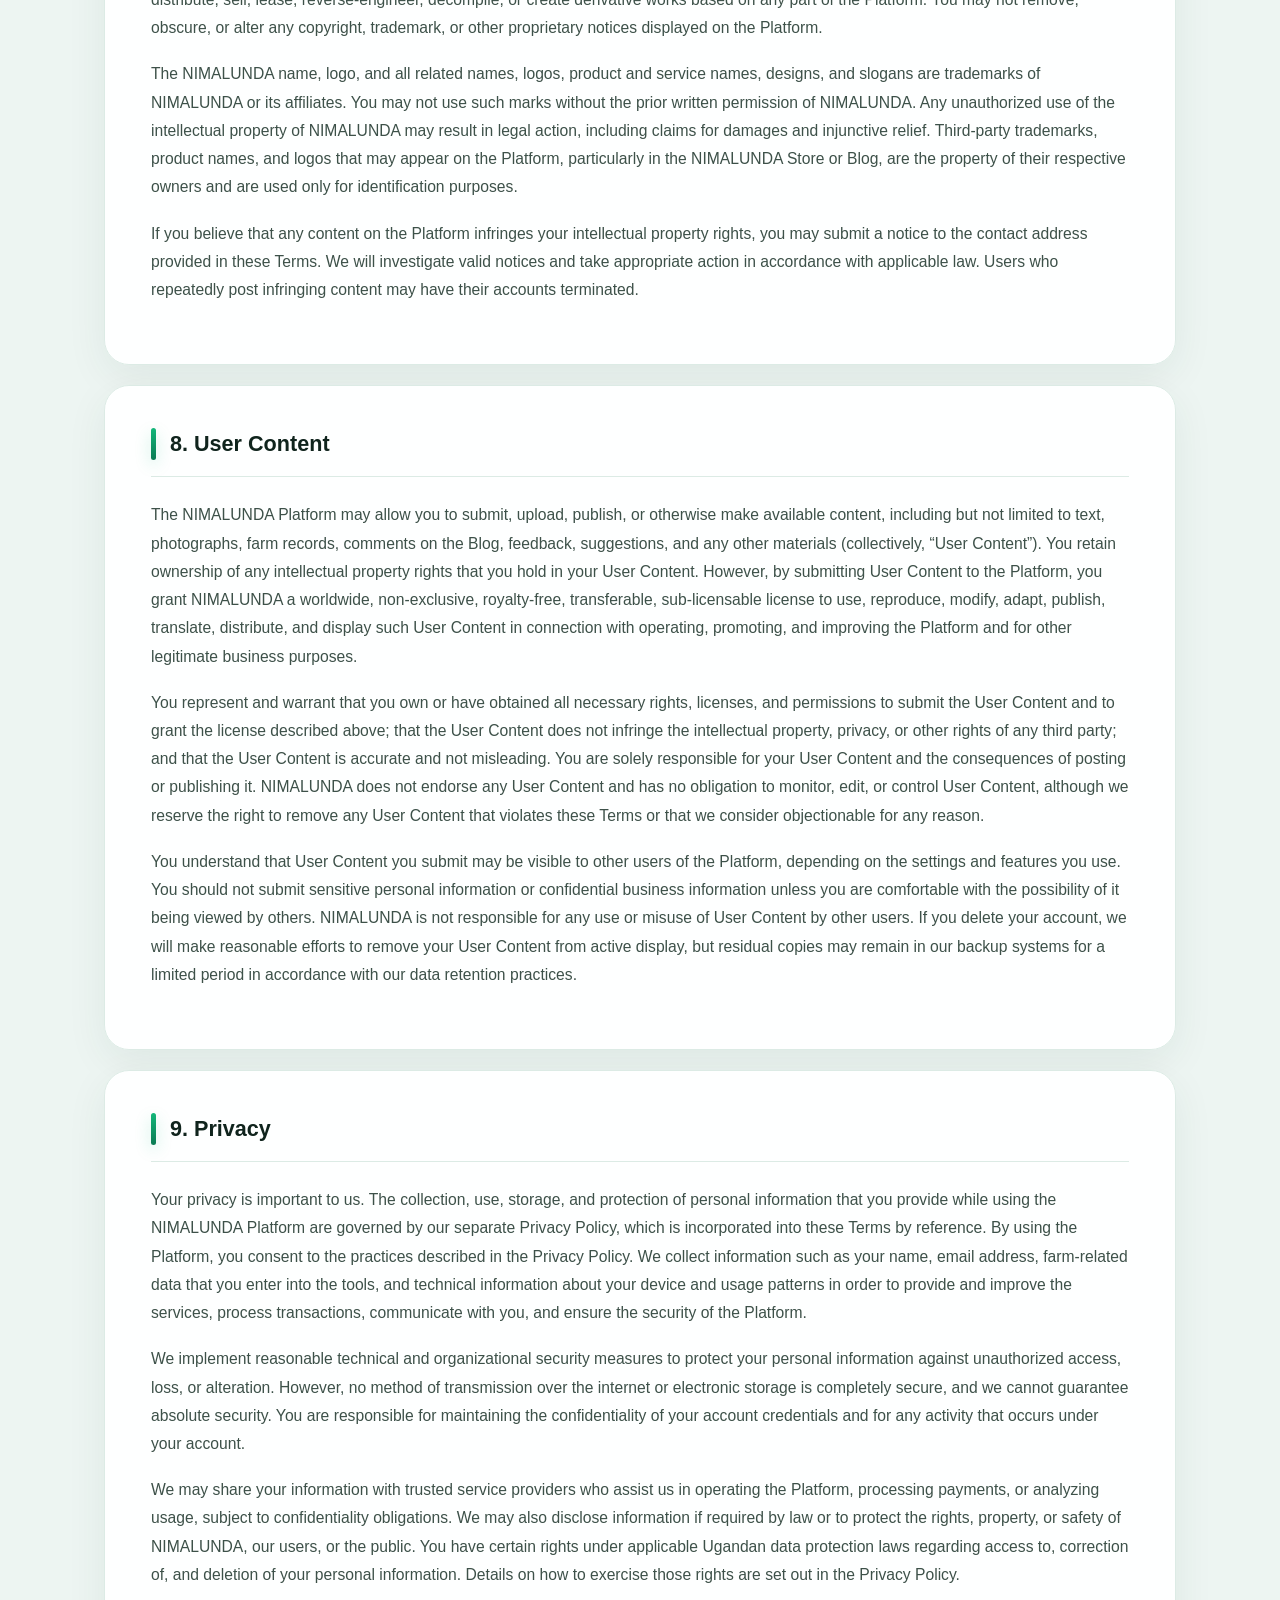
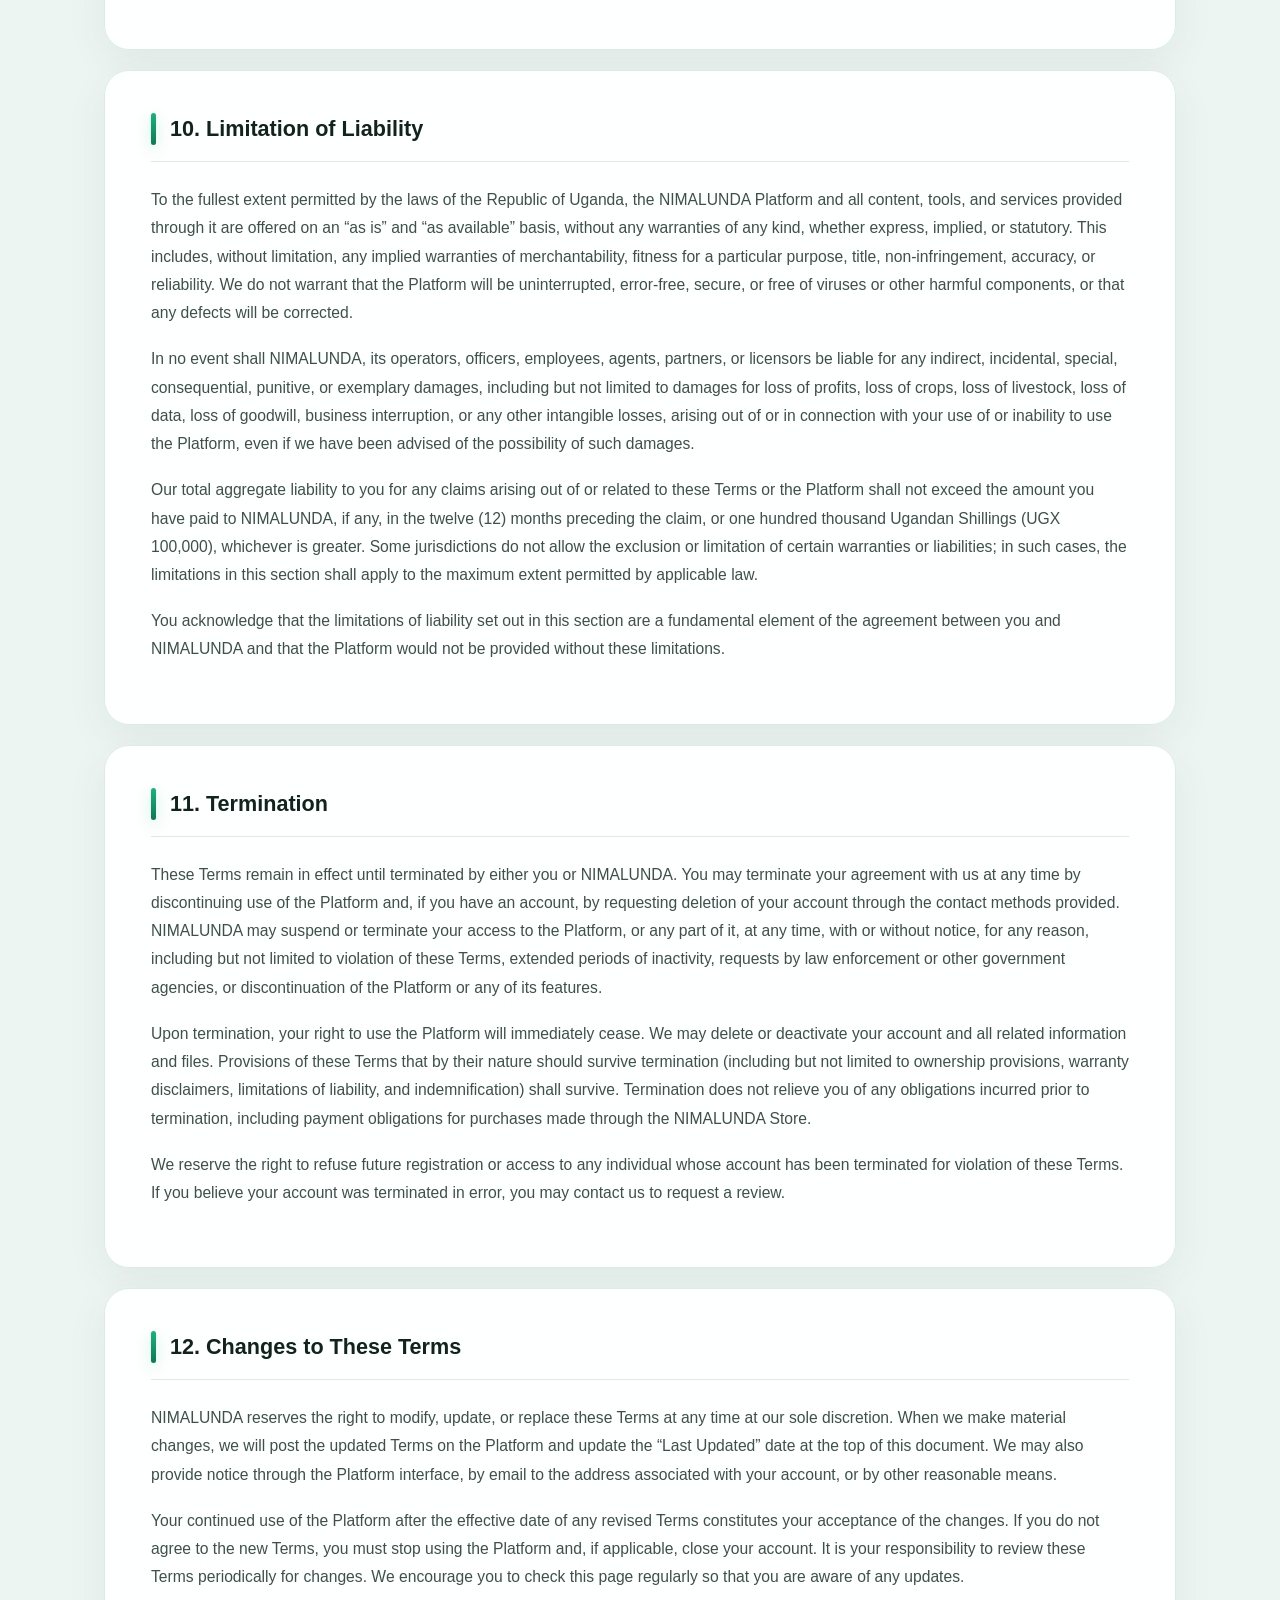
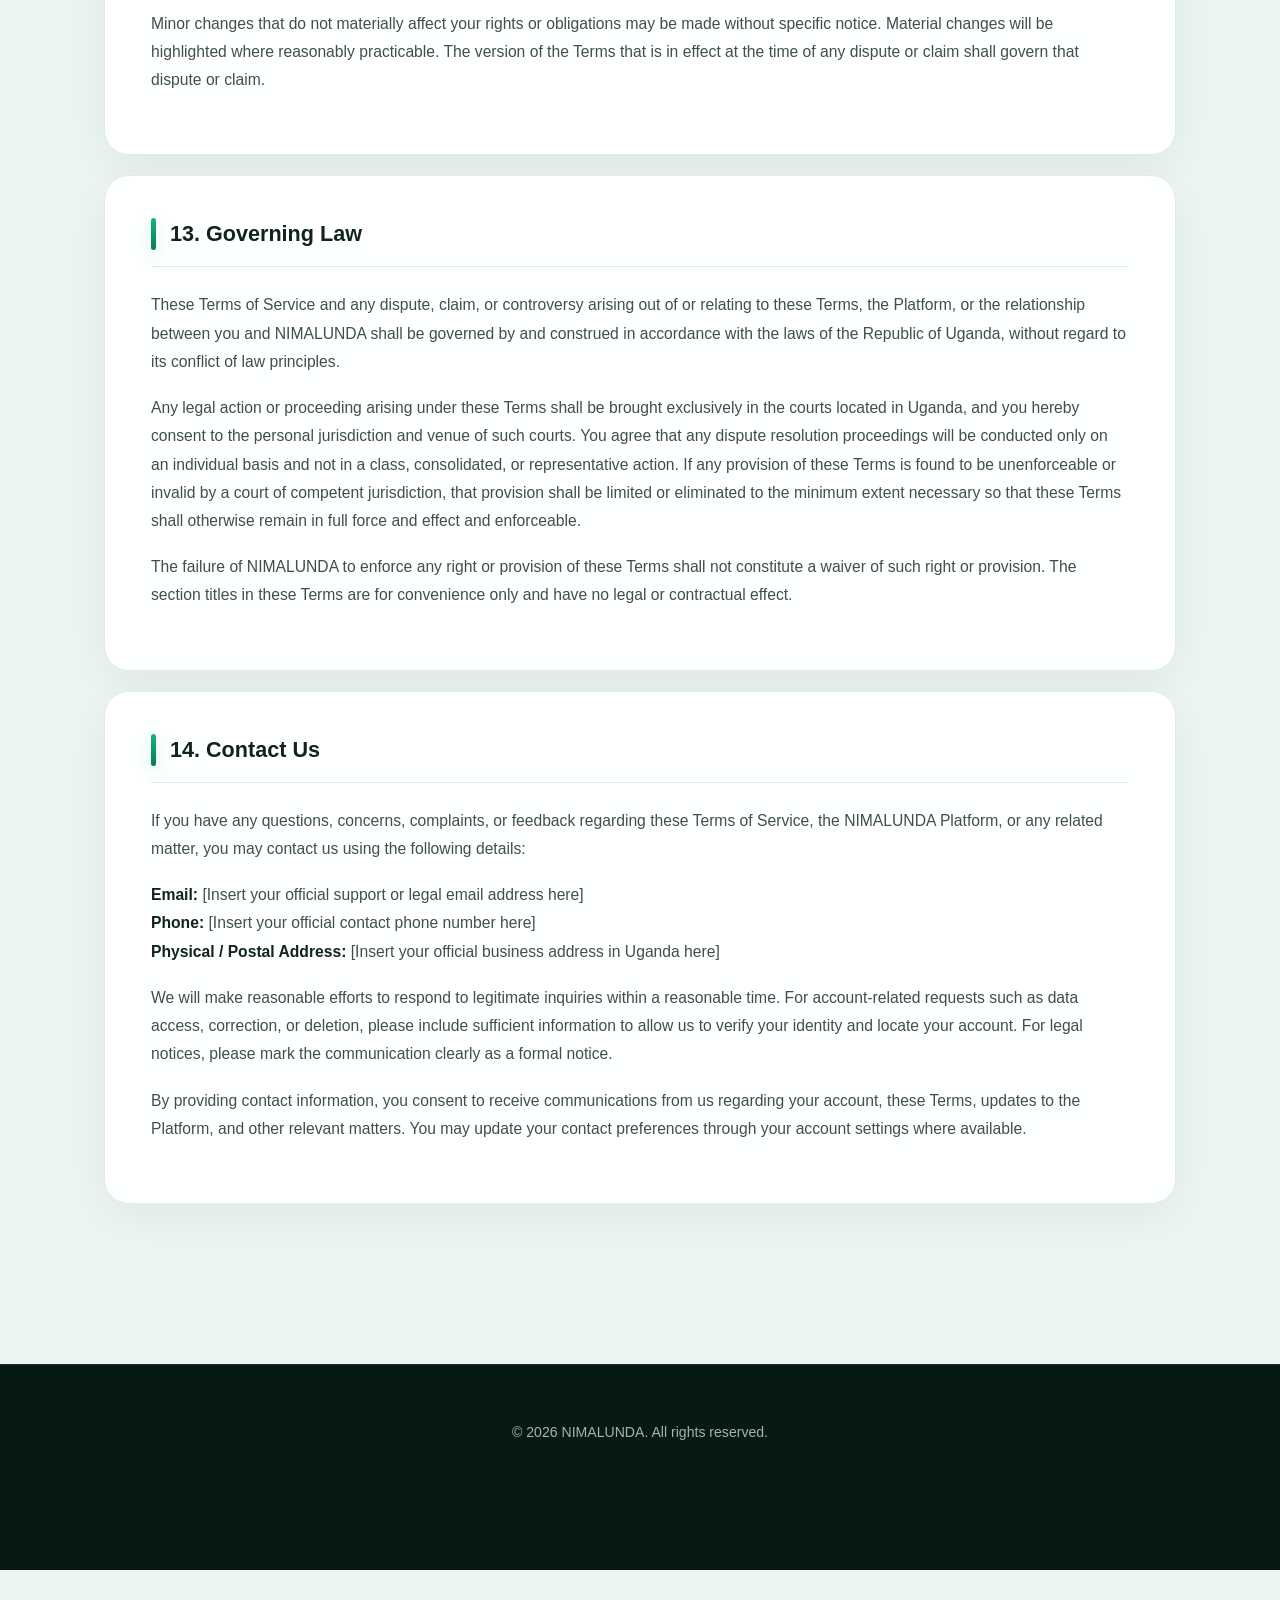
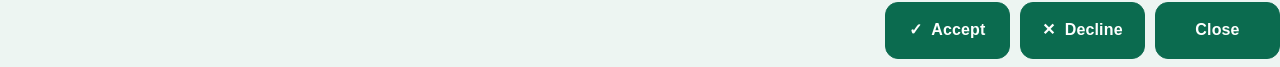
==== commit 29748060: "Changes Co-authored-by: INNOBSK1 <211958949+INNOBSK1@users.noreply.github.com>" ====
--- a/public/terms.html
+++ b/public/terms.html
@@ -100,7 +100,7 @@
     <!-- SECTION 1 -->
     <section id="acceptance">
       <h2>1. Acceptance of Terms</h2>
-      <p>By accessing, browsing, registering for, or otherwise using the NIMALUNDA Platform in any manner whatsoever, including but not limited to visiting the website located at https://nimilunda.netlify.app/, creating a user account, logging into an existing account, using any of the tools such as Plant Help, Farm Tracker, NIMALUNDA Ani, making purchases through the NIMALUNDA Store, reading or commenting on the NIMALUNDA Blog, downloading any related applications, or interacting with any feature offered under the Farm Based Management System brand, you expressly acknowledge that you have read, understood, and agree to be legally bound by these Terms of Service in their entirety. These Terms constitute a binding legal agreement between you, the individual user or entity accessing the Platform, and the operators of NIMALUNDA.</p>
+      <p>By accessing, browsing, registering for, or otherwise using the NIMALUNDA Platform in any manner whatsoever, including but not limited to visiting the website located at https://nimilunda.netlify.app/, creating a user account, logging into an existing account, using any of the tools such as Plant Help, Farm Tracker, NIMALUNDA Ani, making purchases through the NIMALUNDA Store, reading or commenting on the NIMALUNDA Blog, downloading any related applications, or interacting with any feature offered under the NIMALUNDA brand, you expressly acknowledge that you have read, understood, and agree to be legally bound by these Terms of Service in their entirety. These Terms constitute a binding legal agreement between you, the individual user or entity accessing the Platform, and the operators of NIMALUNDA.</p>
       <p>Your acceptance of these Terms is confirmed each time you access the Platform, whether through a web browser, mobile device, or any other means. If you do not agree with any part of these Terms, you are strictly prohibited from using the Platform and must immediately discontinue all access and use. Continued use after any updates or modifications to these Terms will constitute your acceptance of the revised version. We strongly encourage every user, especially first-time visitors and new account holders, to carefully review this entire document before proceeding.</p>
       <p>These Terms apply to all users of the Platform without exception, including farmers, agricultural extension workers, input suppliers, students, researchers, and any other individuals or organizations that interact with NIMALUNDA services. The Platform is designed primarily to serve Ugandan farmers and the broader agricultural community within Uganda, and by using it you confirm that you understand the local context in which the services are offered. Acceptance of these Terms also means that you agree to comply with all applicable laws of the Republic of Uganda, including those related to data protection, electronic transactions, consumer protection, and agricultural regulations.</p>
       <p>If you are accessing or using the Platform on behalf of a company, cooperative, NGO, government agency, or any other organization, you represent and warrant that you have the full legal authority to bind that organization to these Terms. In such cases, the terms “you” and “your” will refer to both you individually and the organization you represent. Failure to have such authority means that you personally accept responsibility for any breach of these Terms.</p>
@@ -110,7 +110,7 @@
     <!-- SECTION 2 -->
     <section id="about">
       <h2>2. About NIMALUNDA</h2>
-      <p>NIMALUNDA, which stands for Farm Based Management System, is a digital agricultural platform specifically developed to support and empower farmers across Uganda through the use of simple, reliable, and accessible technology tools. The Platform brings together five core services under one unified system: the NIMALUNDA Store for purchasing quality farm inputs, tools and supplies; Plant Help for diagnosing plant diseases and receiving treatment recommendations; Farm Tracker for recording and monitoring crops, harvests, expenses and overall farm performance; NIMALUNDA Ani for managing livestock health, breeding cycles and feeding records; and the NIMALUNDA Blog for sharing practical farming tips, news, success stories and community knowledge.</p>
+      <p>NIMALUNDA is a digital agricultural platform specifically developed to support and empower farmers across Uganda through the use of simple, reliable, and accessible technology tools. The Platform brings together five core services under one unified system: the NIMALUNDA Store for purchasing quality farm inputs, tools and supplies; Plant Help for diagnosing plant diseases and receiving treatment recommendations; Farm Tracker for recording and monitoring crops, harvests, expenses and overall farm performance; NIMALUNDA Ani for managing livestock health, breeding cycles and feeding records; and the NIMALUNDA Blog for sharing practical farming tips, news, success stories and community knowledge.</p>
       <p>The vision behind NIMALUNDA is to help Ugandan farmers move from traditional record-keeping methods to modern digital tools that improve decision-making, increase productivity, reduce losses, and ultimately contribute to better livelihoods. The Platform is built with the realities of smallholder and medium-scale farming in Uganda in mind, including challenges such as limited internet connectivity in some rural areas, varying levels of digital literacy, and the need for practical, actionable information rather than complex theoretical content.</p>
       <p>NIMALUNDA is not merely a collection of separate applications; it is designed as an integrated ecosystem where data entered in one tool can support better outcomes in another. For example, records kept in Farm Tracker can help a farmer evaluate the financial impact of decisions made after using Plant Help, while livestock data in NIMALUNDA Ani can be reviewed alongside crop performance to give a fuller picture of the mixed farming enterprise that is common in many Ugandan households. The Blog serves as a knowledge-sharing space where farmers can learn from one another and from agricultural experts.</p>
       <p>The operators of NIMALUNDA are committed to continuously improving the Platform based on feedback from users and developments in agricultural science and digital technology. We aim to keep the tools as straightforward as possible so that farmers with limited formal education or limited experience with smartphones and computers can still benefit. At the same time, we strive to offer enough depth and accuracy that progressive farmers, agribusinesses, and extension workers will find the Platform valuable in their daily work.</p>
@@ -228,7 +228,7 @@
   </main>
 
   <footer>
-    <p>© 2026 NIMALUNDA – Farm Based Management System. All rights reserved.</p>
+    <p>© 2026 NIMALUNDA. All rights reserved.</p>
   </footer>
 
   <div class="terms-actions" role="group" aria-label="Terms actions">
@@ -239,6 +239,9 @@
 
   <script>
     function sendDecision(type){
+      if(window.parent && window.parent!==window){
+        window.parent.postMessage({type:type}, window.location.origin); return;
+      }
       if(window.opener && !window.opener.closed){
         window.opener.postMessage({type:type}, window.location.origin);
         window.close();
@@ -249,6 +252,7 @@
     function acceptTerms(){sendDecision('termsAccepted')}
     function declineTerms(){sendDecision('termsDeclined')}
     function closeTerms(){
+      if(window.parent && window.parent!==window){window.parent.postMessage({type:'termsClosed'}, window.location.origin);return;}
       if(window.opener && !window.opener.closed) window.close();
       else history.back();
     }
